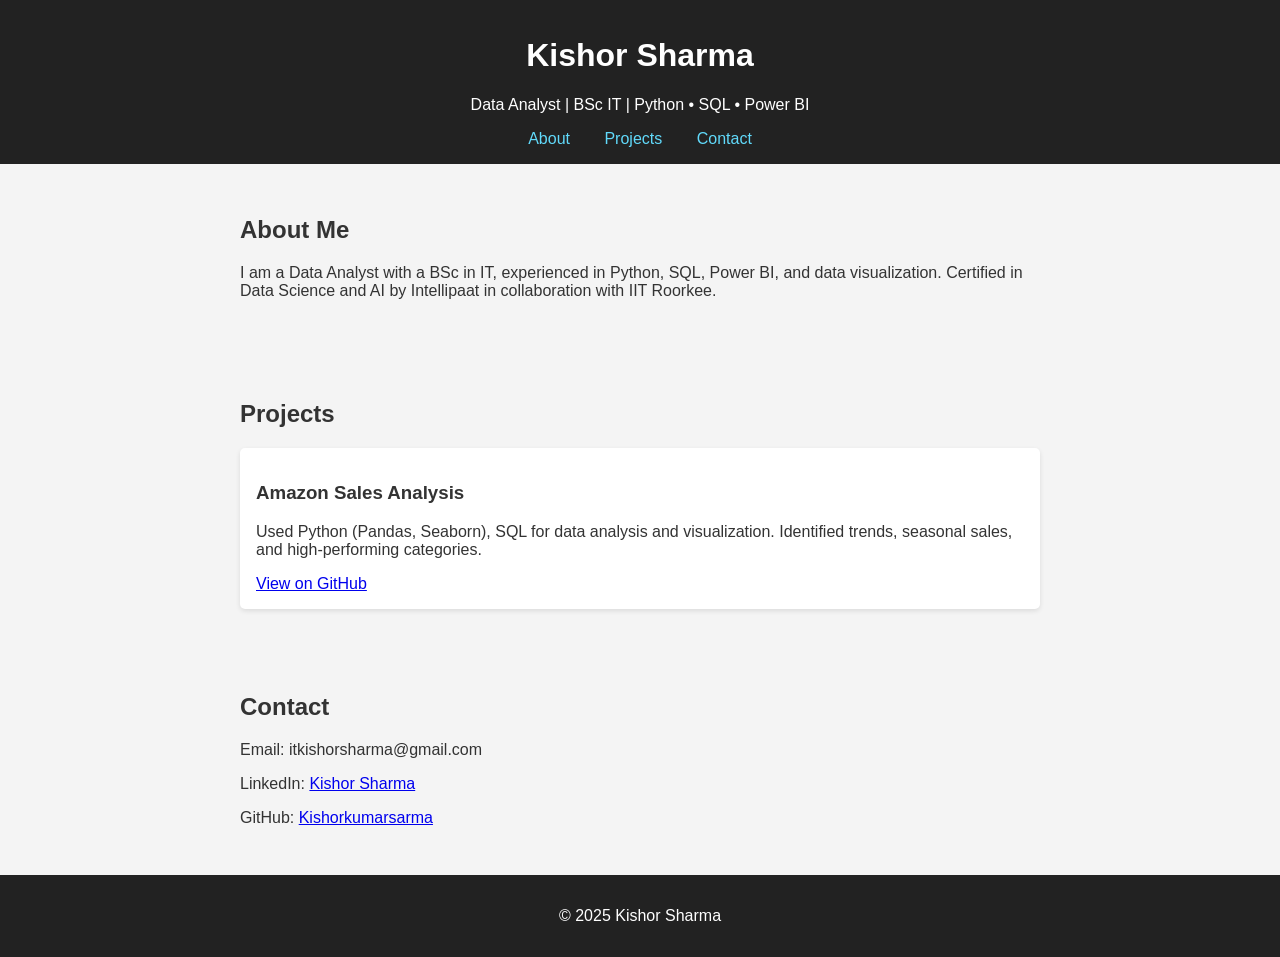
==== index.html @ 260cdbd3 "Add files via upload" ====
<!DOCTYPE html>
<html lang="en">
<head>
  <meta charset="UTF-8" />
  <meta name="viewport" content="width=device-width, initial-scale=1.0"/>
  <title>Kishor Sharma | Portfolio</title>
  <link rel="stylesheet" href="style.css" />
</head>
<body>
  <header>
    <h1>Kishor Sharma</h1>
    <p>Data Analyst | BSc IT | Python • SQL • Power BI</p>
    <nav>
      <a href="#about">About</a>
      <a href="#projects">Projects</a>
      <a href="#contact">Contact</a>
    </nav>
  </header>
  <section id="about">
    <h2>About Me</h2>
    <p>I am a Data Analyst with a BSc in IT, experienced in Python, SQL, Power BI, and data visualization. Certified in Data Science and AI by Intellipaat in collaboration with IIT Roorkee.</p>
  </section>
  <section id="projects">
    <h2>Projects</h2>
    <div class="project">
      <h3>Amazon Sales Analysis</h3>
      <p>Used Python (Pandas, Seaborn), SQL for data analysis and visualization. Identified trends, seasonal sales, and high-performing categories.</p>
      <a href="https://github.com/Kishorkumarsarma/Amazon_Sales_Analysis" target="_blank">View on GitHub</a>
    </div>
  </section>
  <section id="contact">
    <h2>Contact</h2>
    <p>Email: itkishorsharma@gmail.com</p>
    <p>LinkedIn: <a href="https://www.linkedin.com/in/kishor-sharma-881177345" target="_blank">Kishor Sharma</a></p>
    <p>GitHub: <a href="https://github.com/Kishorkumarsarma" target="_blank">Kishorkumarsarma</a></p>
  </section>
  <footer>
    <p>&copy; 2025 Kishor Sharma</p>
  </footer>
</body>
</html>
---- style.css ----
body {
  font-family: Arial, sans-serif;
  margin: 0;
  padding: 0;
  background: #f4f4f4;
  color: #333;
}
header {
  background: #222;
  color: white;
  padding: 1rem;
  text-align: center;
}
nav a {
  margin: 0 15px;
  color: #61dafb;
  text-decoration: none;
}
section {
  padding: 2rem;
  max-width: 800px;
  margin: auto;
}
.project {
  background: white;
  padding: 1rem;
  margin-top: 1rem;
  border-radius: 5px;
  box-shadow: 0 2px 5px rgba(0,0,0,0.1);
}
footer {
  text-align: center;
  padding: 1rem;
  background: #222;
  color: white;
}
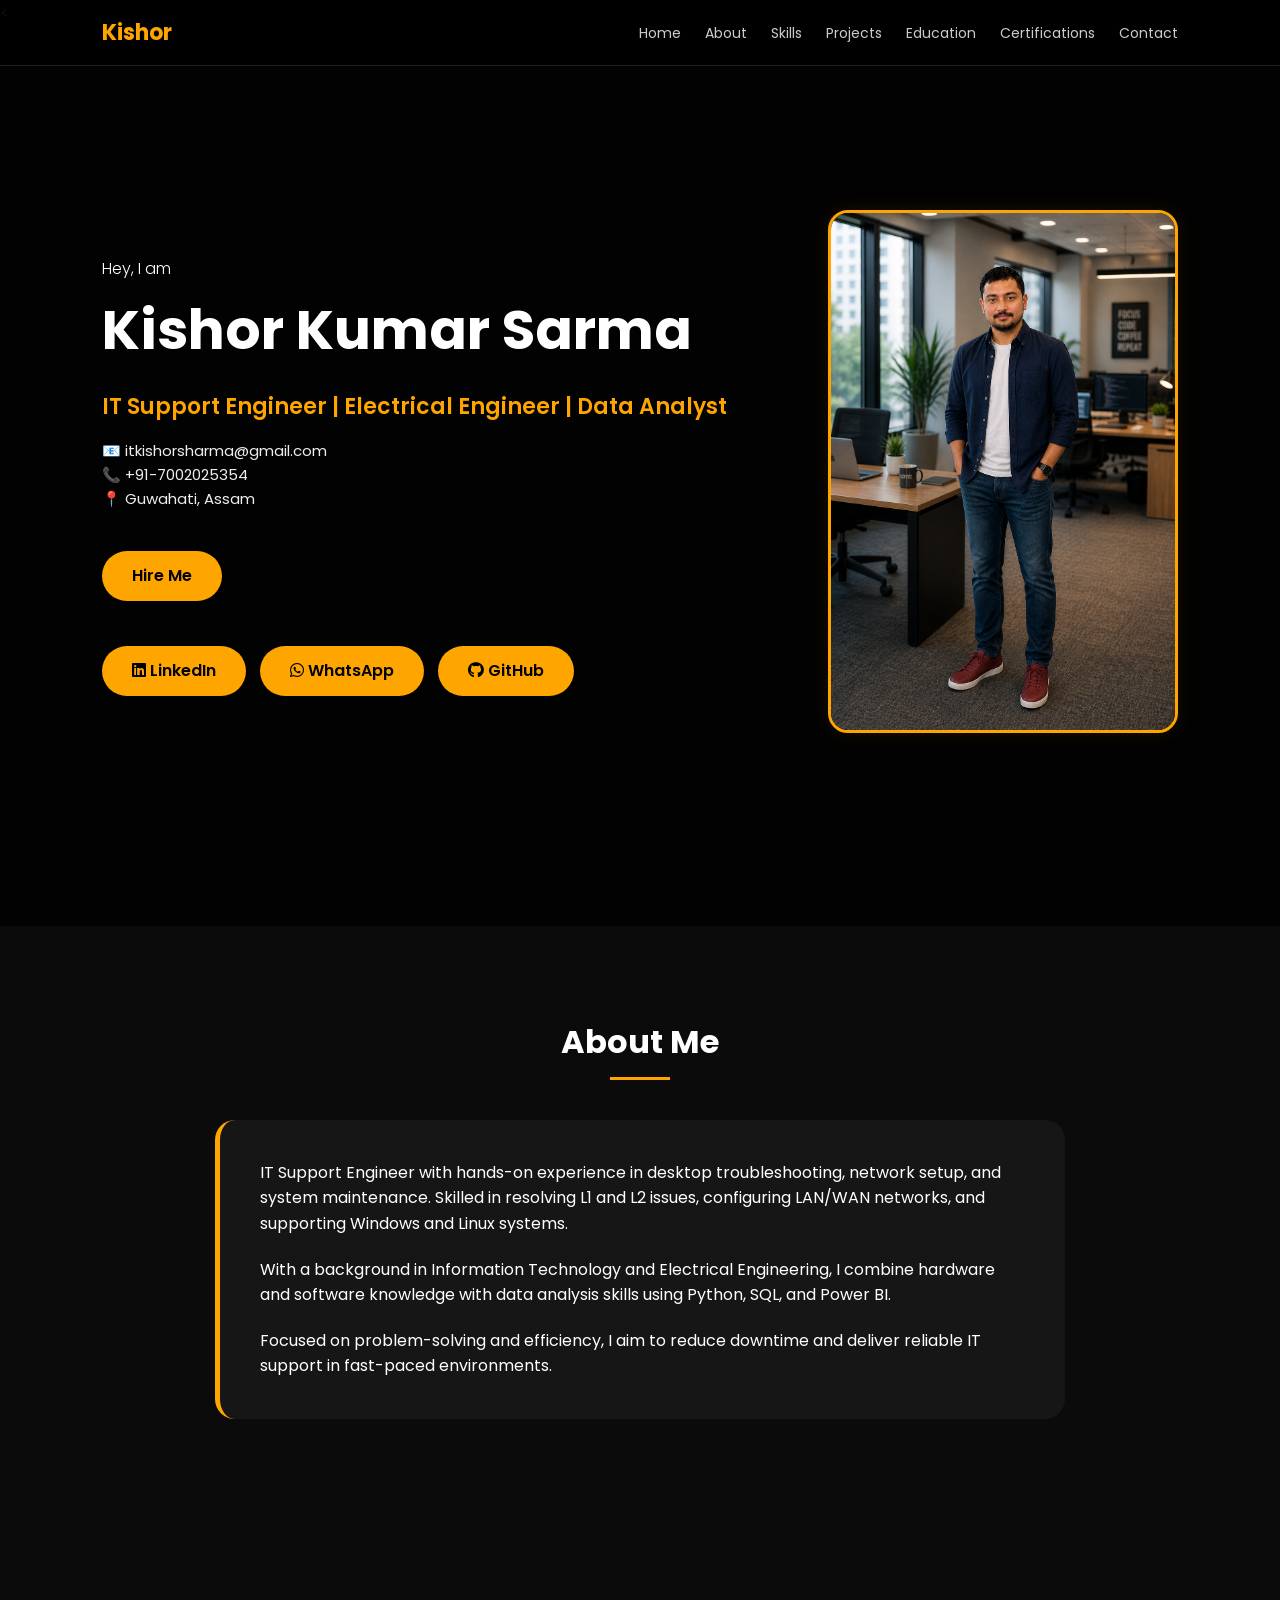
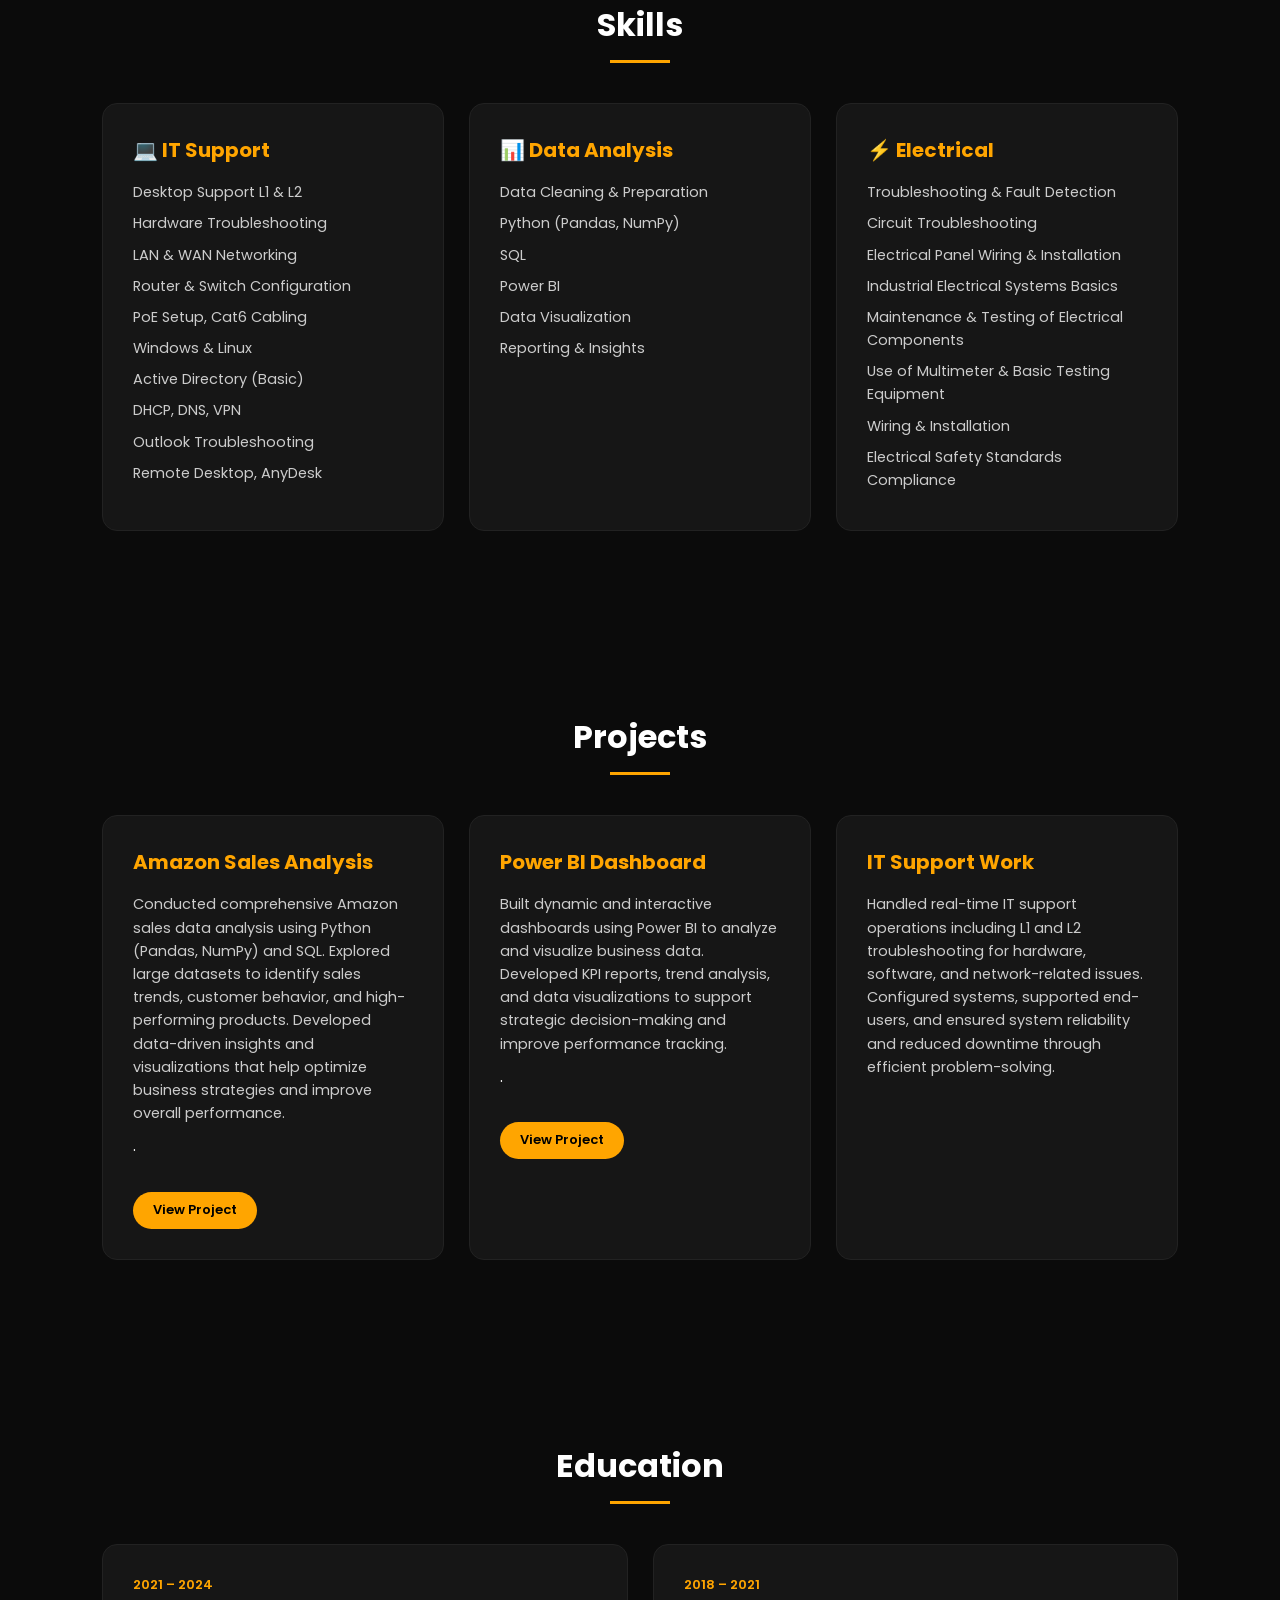
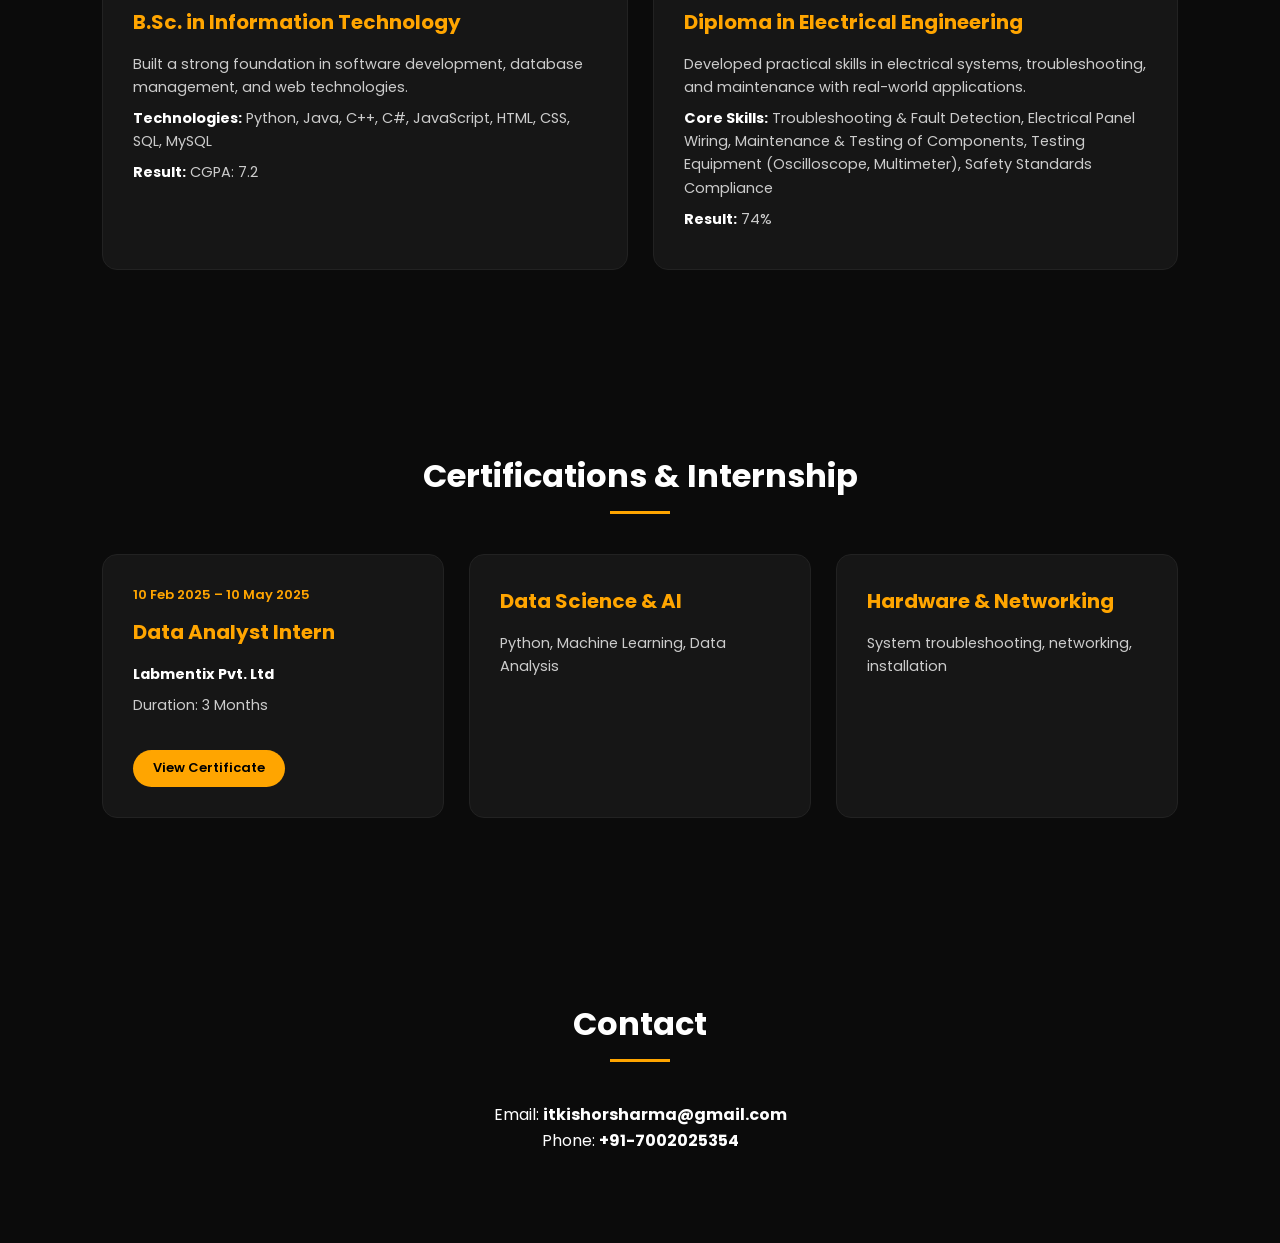
==== commit 3768d164: "Add files via upload" ====
--- a/index.html
+++ b/index.html
@@ -1,41 +1,234 @@
-<!DOCTYPE html>
-<html lang="en">
-<head>
-  <meta charset="UTF-8" />
-  <meta name="viewport" content="width=device-width, initial-scale=1.0"/>
-  <title>Kishor Sharma | Portfolio</title>
-  <link rel="stylesheet" href="style.css" />
-</head>
-<body>
-  <header>
-    <h1>Kishor Sharma</h1>
-    <p>Data Analyst | BSc IT | Python • SQL • Power BI</p>
-    <nav>
-      <a href="#about">About</a>
-      <a href="#projects">Projects</a>
-      <a href="#contact">Contact</a>
-    </nav>
-  </header>
-  <section id="about">
-    <h2>About Me</h2>
-    <p>I am a Data Analyst with a BSc in IT, experienced in Python, SQL, Power BI, and data visualization. Certified in Data Science and AI by Intellipaat in collaboration with IIT Roorkee.</p>
-  </section>
-  <section id="projects">
-    <h2>Projects</h2>
-    <div class="project">
-      <h3>Amazon Sales Analysis</h3>
-      <p>Used Python (Pandas, Seaborn), SQL for data analysis and visualization. Identified trends, seasonal sales, and high-performing categories.</p>
-      <a href="https://github.com/Kishorkumarsarma/Amazon_Sales_Analysis" target="_blank">View on GitHub</a>
-    </div>
-  </section>
-  <section id="contact">
-    <h2>Contact</h2>
-    <p>Email: itkishorsharma@gmail.com</p>
-    <p>LinkedIn: <a href="https://www.linkedin.com/in/kishor-sharma-881177345" target="_blank">Kishor Sharma</a></p>
-    <p>GitHub: <a href="https://github.com/Kishorkumarsarma" target="_blank">Kishorkumarsarma</a></p>
-  </section>
-  <footer>
-    <p>&copy; 2025 Kishor Sharma</p>
-  </footer>
-</body>
-</html>
+<!DOCTYPE html>
+<html lang="en">
+<head>
+    <meta charset="UTF-8">
+    <meta name="viewport" content="width=device-width, initial-scale=1.0">
+    <title>Kishor Kumar Sarma | Portfolio</title>
+    <link href="https://fonts.googleapis.com/css2?family=Poppins:wght@300;400;600;700&display=swap" rel="stylesheet">
+    <link rel="stylesheet" href="https://cdnjs.cloudflare.com/ajax/libs/font-awesome/6.5.0/css/all.min.css">
+
+    <style>
+        :root { --primary: #ffa500; --bg: #0b0b0b; --card: #161616; --text: #ccc; }
+        * { margin: 0; padding: 0; box-sizing: border-box; font-family: 'Poppins', sans-serif; }
+        html { scroll-behavior: smooth; scroll-padding-top: 80px; }
+        body { background: var(--bg); color: white; line-height: 1.6; }
+
+        /* Navigation */
+        .navbar { display: flex; justify-content: space-between; align-items: center; padding: 15px 8%; position: fixed; width: 100%; background: rgba(0,0,0,0.95); z-index: 1000; border-bottom: 1px solid #222; }
+        .logo { font-size: 22px; font-weight: 700; color: var(--primary); }
+        .menu a { margin-left: 20px; color: var(--text); text-decoration: none; font-size: 14px; transition: 0.3s; }
+        .menu a:hover { color: var(--primary); }
+
+        /* Hero Section */
+        .hero { min-height: 100vh; display: flex; align-items: center; justify-content: space-between; padding: 100px 8%; background: linear-gradient(rgba(0,0,0,0.85), rgba(0,0,0,0.85)), url("https://images.unsplash.com/photo-1518770660439-4636190af475?auto=format&fit=crop&q=80"); background-size: cover; }
+        .left h4 { font-weight: 300; color: #fff; }
+        .left h1 { font-size: clamp(35px, 5vw, 55px); margin: 5px 0; color: #fff; }
+        .tagline { color: var(--primary); font-size: clamp(18px, 2vw, 22px); font-weight: 600; margin: 15px 0; }
+        .contact-top { margin: 15px 0; font-size: 15px; color: #eee; }
+        .btn { padding: 12px 30px; background: var(--primary); border-radius: 30px; color: black; text-decoration: none; font-weight: 600; display: inline-block; margin-top: 25px; transition: 0.3s; }
+        .btn:hover { transform: translateY(-3px); box-shadow: 0 5px 15px rgba(255, 165, 0, 0.3); }
+        .right img { width: 350px; border-radius: 20px; border: 3px solid var(--primary); box-shadow: 0 0 20px rgba(255, 165, 0, 0.1); }
+
+        /* Section Styling */
+        .section { padding: 90px 8%; opacity: 0; transform: translateY(30px); transition: 1s ease; }
+        .section.show { opacity: 1; transform: translateY(0); }
+        h2 { text-align: center; font-size: 32px; margin-bottom: 40px; color: #fff; }
+        h2::after { content: ''; display: block; width: 60px; height: 3px; background: var(--primary); margin: 10px auto; }
+
+        /* Cards & Grid */
+        .grid { display: grid; grid-template-columns: repeat(auto-fit, minmax(300px, 1fr)); gap: 25px; }
+        .card { background: var(--card); padding: 30px; border-radius: 15px; border: 1px solid #222; transition: 0.3s; height: 100%; }
+        .card:hover { border-color: var(--primary); transform: translateY(-5px); }
+        .card h3 { color: var(--primary); margin-bottom: 15px; font-size: 20px; }
+        .card p { font-size: 14.5px; color: var(--text); margin-bottom: 8px; }
+        .card strong { color: #fff; }
+        .date-tag { display: block; color: var(--primary); font-weight: 600; margin-bottom: 10px; font-size: 13px; }
+
+        @media (max-width: 900px) {
+            .hero { flex-direction: column; text-align: center; padding-top: 150px; }
+            .menu { display: none; }
+            .right img { width: 280px; margin-top: 40px; }
+        }
+    </style>
+</head>
+<body>
+
+<nav class="navbar">
+    <div class="logo">Kishor</div>
+    <div class="menu">
+        <a href="#home">Home</a>
+        <a href="#about">About</a>
+        <a href="#skills">Skills</a>
+        <a href="#projects">Projects</a>
+        <a href="#education">Education</a>
+        <a href="#certifications">Certifications</a>
+        <a href="#contact">Contact</a>
+    </div>
+</nav>
+
+<<section id="home" class="hero">
+    <div class="left">
+        <h4>Hey, I am</h4>
+        <h1>Kishor Kumar Sarma</h1>
+        <p class="tagline">IT Support Engineer | Electrical Engineer | Data Analyst</p>
+
+        <div class="contact-top">
+            <p>📧 itkishorsharma@gmail.com</p>
+            <p>📞 +91-7002025354</p>
+            <p>📍 Guwahati, Assam</p>
+        </div>
+
+        <!-- Buttons -->
+        <a href="#contact" class="btn">Hire Me</a>
+
+        <!-- Social Links -->
+        <div style="margin-top: 20px;">
+            <a href="https://linkedin.com/in/yourusername" target="_blank" class="btn" style="margin-right:10px;">
+                <i class="fab fa-linkedin"></i> LinkedIn
+            </a>
+
+            <a href="https://wa.me/917002025354" target="_blank" class="btn" style="margin-right:10px;">
+                <i class="fab fa-whatsapp"></i> WhatsApp
+            </a>
+
+            <a href="https://github.com/Kishorkumarsarma" target="_blank" class="btn">
+                <i class="fab fa-github"></i> GitHub
+            </a>
+        </div>
+    </div>
+
+    <div class="right">
+        <img src="profile.png" alt="Kishor Profile">
+    </div>
+</section>
+
+<section id="about" class="section">
+    <h2>About Me</h2>
+    <div style="max-width: 850px; margin: auto; background: var(--card); padding: 40px; border-radius: 20px; border-left: 5px solid var(--primary);">
+        <p style="margin-bottom:20px;">IT Support Engineer with hands-on experience in desktop troubleshooting, network setup, and system maintenance. Skilled in resolving L1 and L2 issues, configuring LAN/WAN networks, and supporting Windows and Linux systems.</p>
+        <p style="margin-bottom:20px;">With a background in Information Technology and Electrical Engineering, I combine hardware and software knowledge with data analysis skills using Python, SQL, and Power BI.</p>
+        <p>Focused on problem-solving and efficiency, I aim to reduce downtime and deliver reliable IT support in fast-paced environments.</p>
+    </div>
+</section>
+
+<section id="skills" class="section">
+    <h2>Skills</h2>
+    <div class="grid">
+        <div class="card">
+            <h3>💻 IT Support</h3>
+            <p>Desktop Support L1 & L2</p>
+            <p>Hardware Troubleshooting</p>
+            <p>LAN & WAN Networking</p>
+            <p>Router & Switch Configuration</p>
+            <p>PoE Setup, Cat6 Cabling</p>
+            <p>Windows & Linux</p>
+            <p>Active Directory (Basic)</p>
+            <p>DHCP, DNS, VPN</p>
+            <p>Outlook Troubleshooting</p>
+            <p>Remote Desktop, AnyDesk</p>
+        </div>
+        <div class="card">
+            <h3>📊 Data Analysis</h3>
+            <p>Data Cleaning & Preparation</p>
+            <p>Python (Pandas, NumPy)</p>
+            <p>SQL</p>
+            <p>Power BI</p>
+            <p>Data Visualization</p>
+            <p>Reporting & Insights</p>
+        </div>
+        <div class="card">
+            <h3>⚡ Electrical</h3>
+            <p>Troubleshooting & Fault Detection</p>
+            <p>Circuit Troubleshooting</p>
+            <p>Electrical Panel Wiring & Installation</p>
+            <p>Industrial Electrical Systems Basics</p>
+            <p>Maintenance & Testing of Electrical Components</p>
+            <p>Use of Multimeter & Basic Testing Equipment</p>
+            <p>Wiring & Installation</p>
+            <p>Electrical Safety Standards Compliance</p>
+        </div>
+    </div>
+</section>
+
+<section id="projects" class="section">
+    <h2>Projects</h2>
+    <div class="grid">
+        <div class="card">
+            <h3>Amazon Sales Analysis</h3>
+            <p><p>
+Conducted comprehensive Amazon sales data analysis using Python (Pandas, NumPy) and SQL. Explored large datasets to identify sales trends, customer behavior, and high-performing products. Developed data-driven insights and visualizations that help optimize business strategies and improve overall performance.
+</p>.</p>
+            <a href="https://github.com/Kishorkumarsarma/Amazon_Sales_Analysis" target="_blank" class="btn" style="padding: 8px 20px; font-size: 13px;">View Project</a>
+        </div>
+        <div class="card">
+            <h3>Power BI Dashboard</h3>
+            <p><p>
+Built dynamic and interactive dashboards using Power BI to analyze and visualize business data. Developed KPI reports, trend analysis, and data visualizations to support strategic decision-making and improve performance tracking.
+</p>.</p>
+            <a href="https://github.com/Kishorkumarsarma" target="_blank" class="btn" style="padding: 8px 20px; font-size: 13px;">View Project</a>
+        </div>
+        <div class="card">
+            <h3>IT Support Work</h3>
+            <p><p>
+Handled real-time IT support operations including L1 and L2 troubleshooting for hardware, software, and network-related issues. Configured systems, supported end-users, and ensured system reliability and reduced downtime through efficient problem-solving.
+</p></p>
+        </div>
+    </div>
+</section>
+
+<section id="education" class="section">
+    <h2>Education</h2>
+    <div class="grid">
+        <div class="card">
+            <span class="date-tag">2021 – 2024</span>
+            <h3>B.Sc. in Information Technology</h3>
+            <p>Built a strong foundation in software development, database management, and web technologies.</p>
+            <p><strong>Technologies:</strong> Python, Java, C++, C#, JavaScript, HTML, CSS, SQL, MySQL</p>
+            <p><strong>Result:</strong> CGPA: 7.2</p>
+        </div>
+        <div class="card">
+            <span class="date-tag">2018 – 2021</span>
+            <h3>Diploma in Electrical Engineering</h3>
+            <p>Developed practical skills in electrical systems, troubleshooting, and maintenance with real-world applications.</p>
+            <p><strong>Core Skills:</strong> Troubleshooting & Fault Detection, Electrical Panel Wiring, Maintenance & Testing of Components, Testing Equipment (Oscilloscope, Multimeter), Safety Standards Compliance</p>
+            <p><strong>Result:</strong> 74%</p>
+        </div>
+    </div>
+</section>
+
+<section id="certifications" class="section">
+    <h2>Certifications & Internship</h2>
+    <div class="grid">
+        <div class="card">
+            <span class="date-tag">10 Feb 2025 – 10 May 2025</span>
+            <h3>Data Analyst Intern</h3>
+            <p><strong>Labmentix Pvt. Ltd</strong></p>
+            <p>Duration: 3 Months</p>
+            <a href="certificate.pdf" target="_blank" class="btn" style="padding: 8px 20px; font-size: 13px;">View Certificate</a>
+        </div>
+        <div class="card">
+            <h3>Data Science & AI</h3>
+            <p>Python, Machine Learning, Data Analysis</p>
+        </div>
+        <div class="card">
+            <h3>Hardware & Networking</h3>
+            <p>System troubleshooting, networking, installation</p>
+        </div>
+    </div>
+</section>
+
+<section id="contact" class="section" style="text-align: center;">
+    <h2>Contact</h2>
+    <p>Email: <strong>itkishorsharma@gmail.com</strong></p>
+    <p>Phone: <strong>+91-7002025354</strong></p>
+</section>
+
+<script>
+    const observer = new IntersectionObserver((entries) => {
+        entries.forEach(entry => { if (entry.isIntersecting) entry.target.classList.add("show"); });
+    }, { threshold: 0.1 });
+    document.querySelectorAll(".section").forEach(s => observer.observe(s));
+</script>
+
+</body>
+</html>
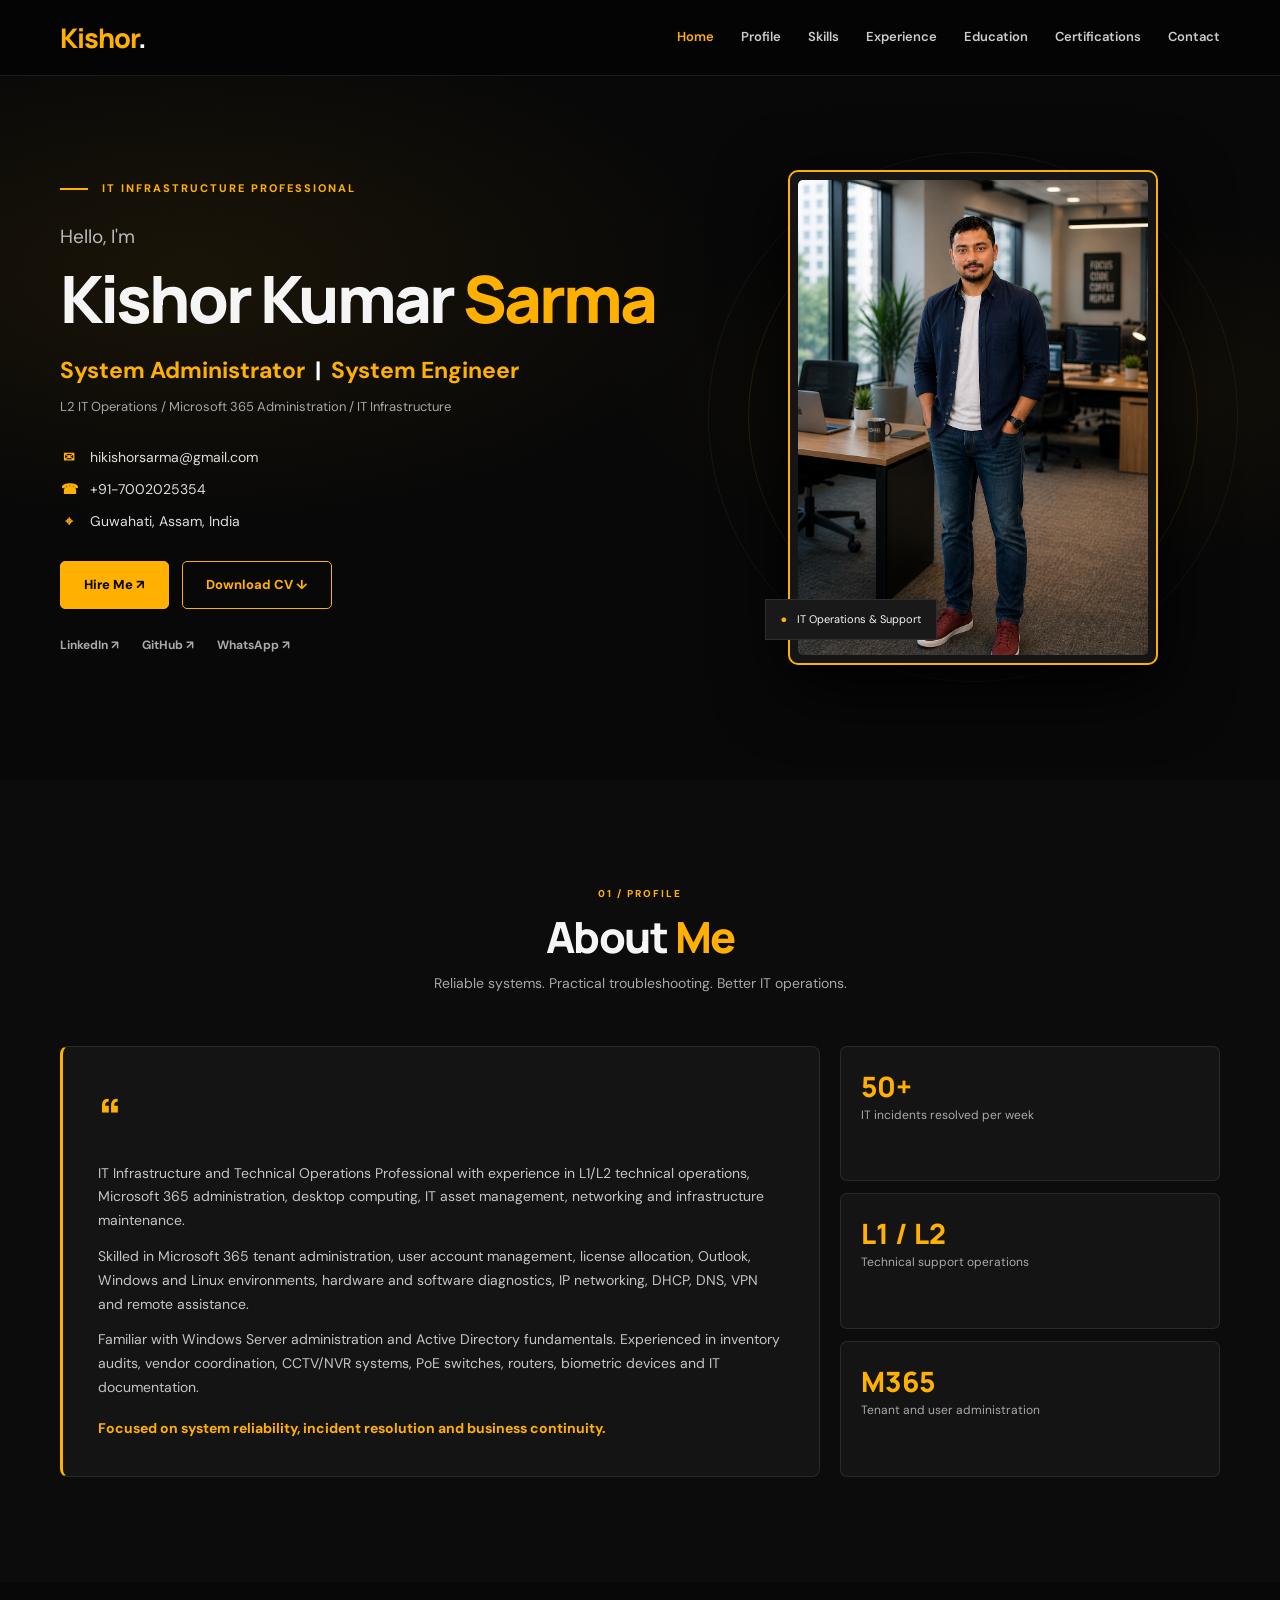
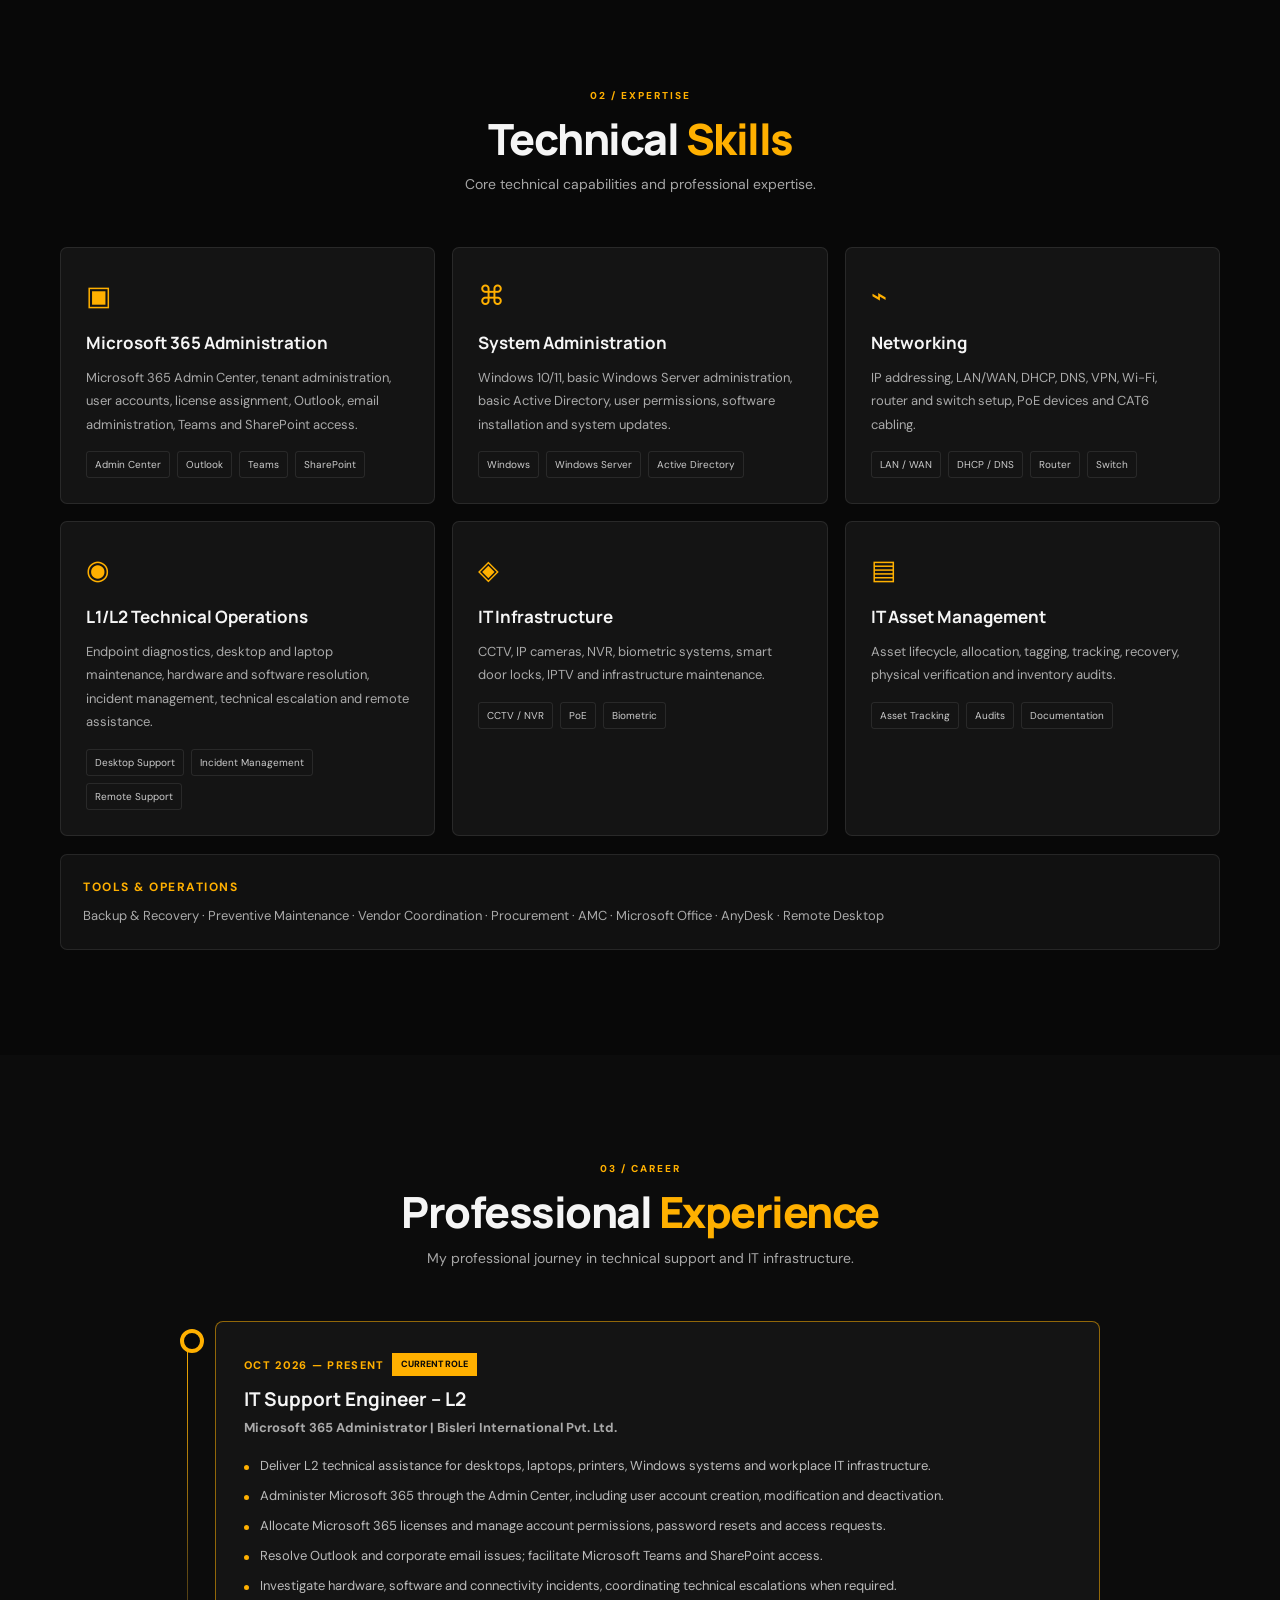
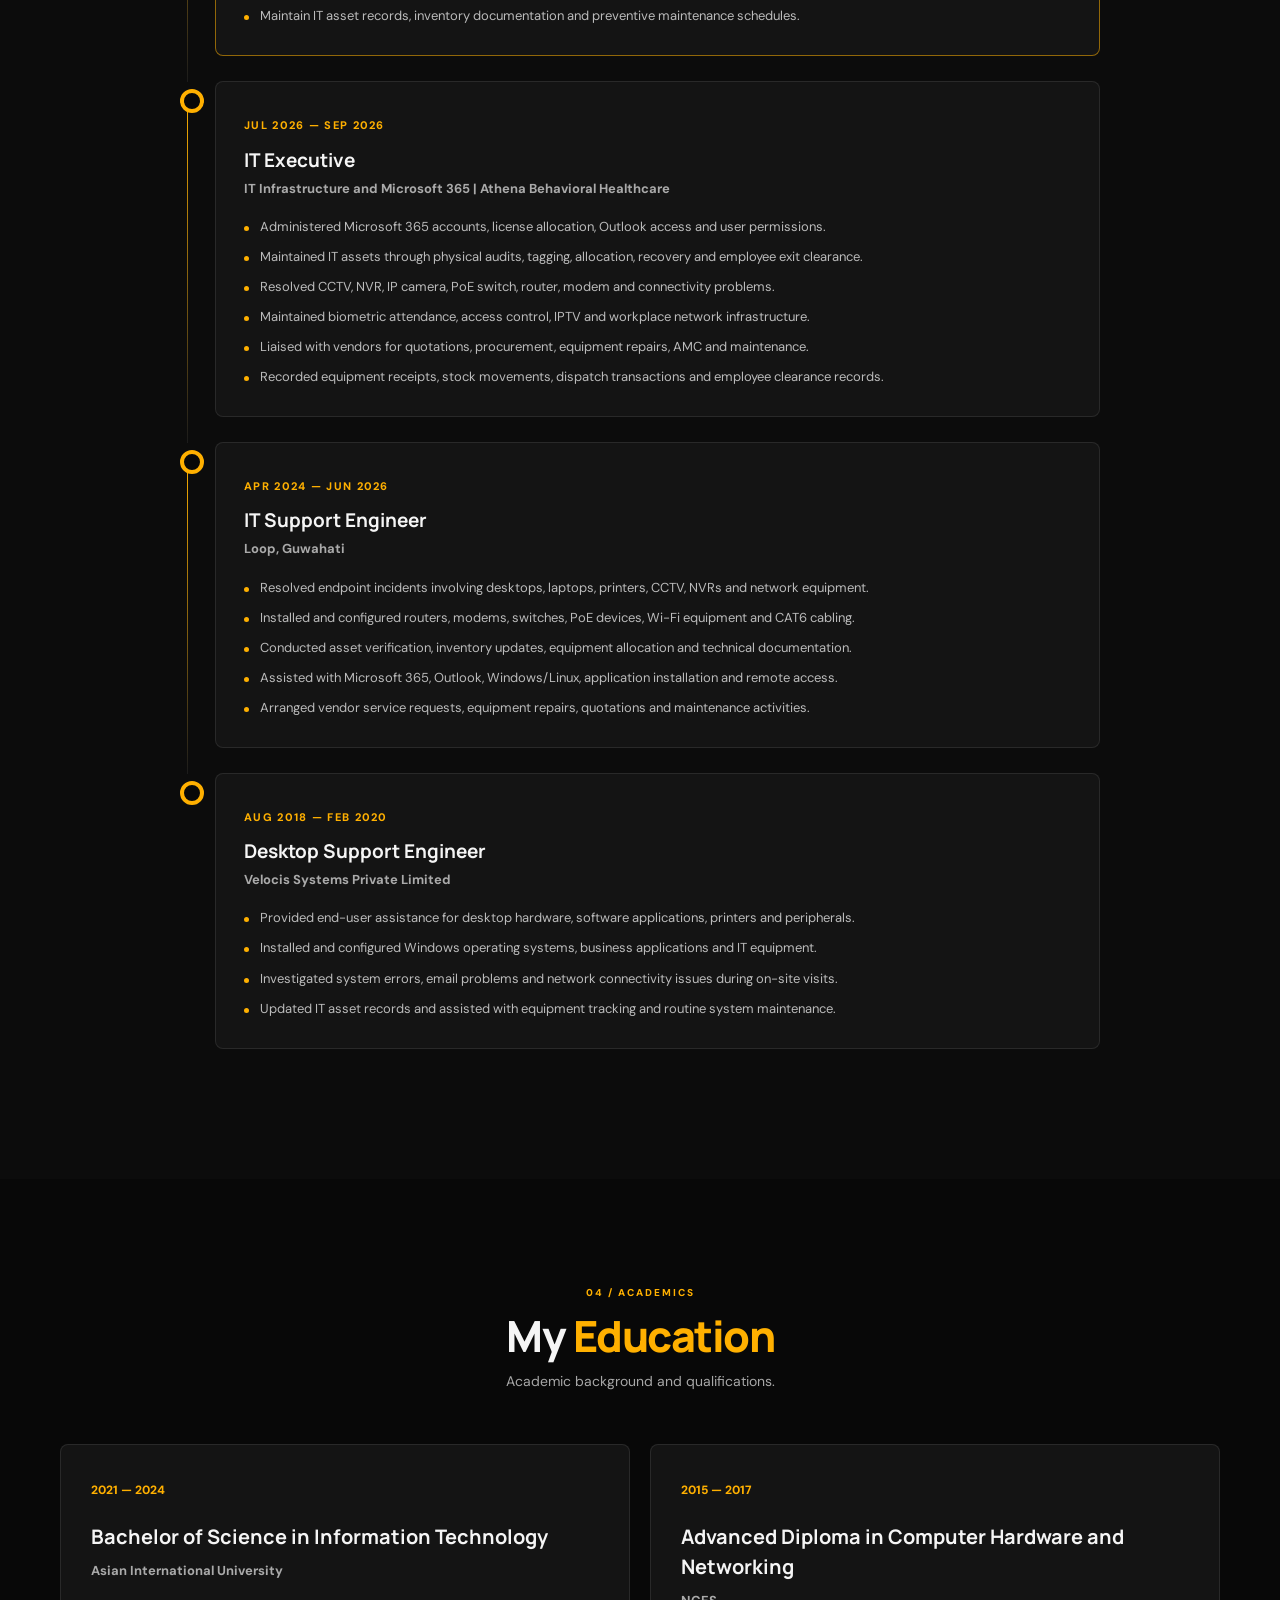
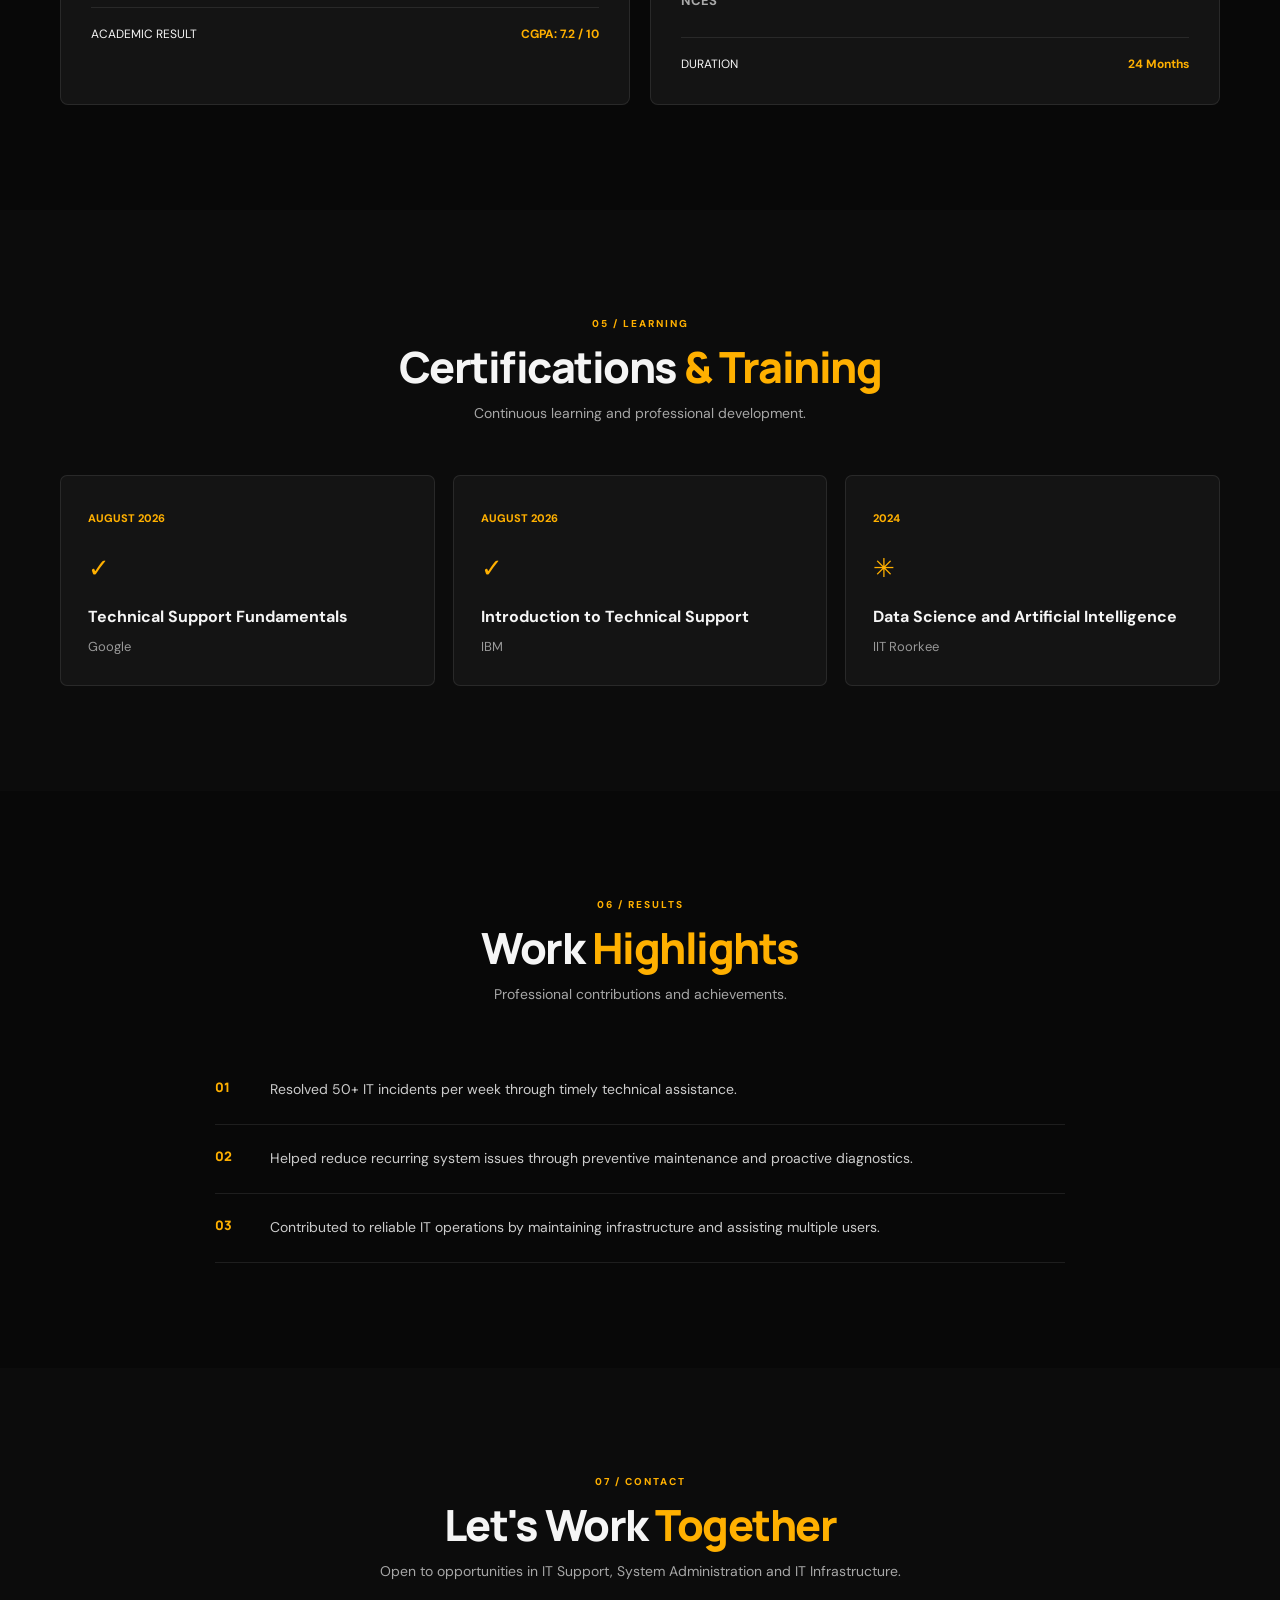
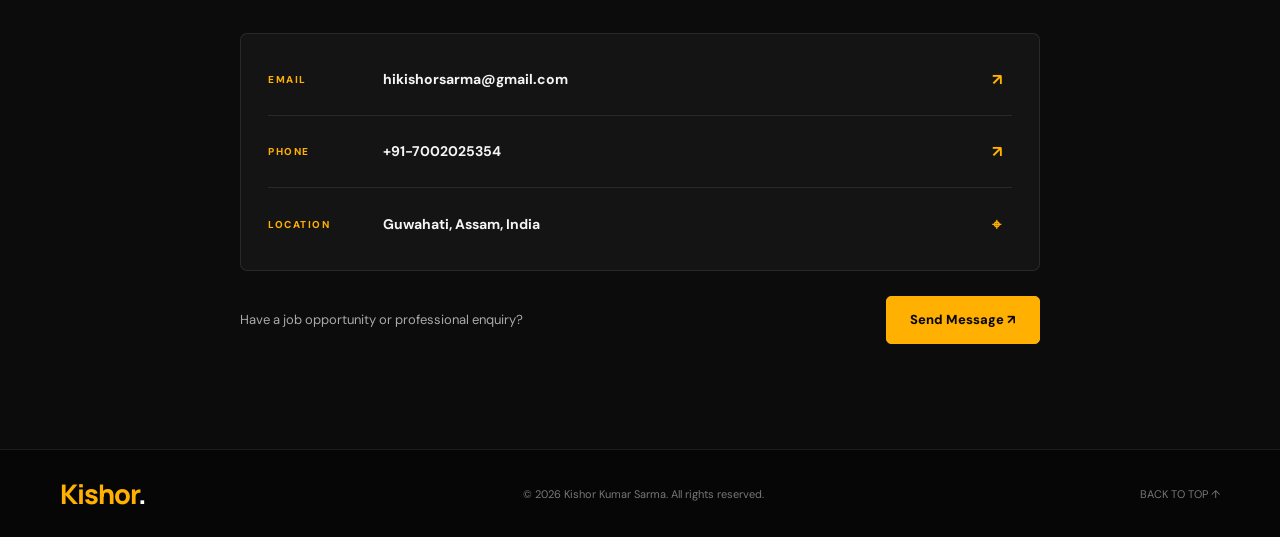
==== commit d2e6032e: "Publish updated CV-based IT infrastructure portfolio" ====
--- a/index.html
+++ b/index.html
@@ -1,234 +1,263 @@
-<!DOCTYPE html>
-<html lang="en">
-<head>
-    <meta charset="UTF-8">
-    <meta name="viewport" content="width=device-width, initial-scale=1.0">
-    <title>Kishor Kumar Sarma | Portfolio</title>
-    <link href="https://fonts.googleapis.com/css2?family=Poppins:wght@300;400;600;700&display=swap" rel="stylesheet">
-    <link rel="stylesheet" href="https://cdnjs.cloudflare.com/ajax/libs/font-awesome/6.5.0/css/all.min.css">
-
-    <style>
-        :root { --primary: #ffa500; --bg: #0b0b0b; --card: #161616; --text: #ccc; }
-        * { margin: 0; padding: 0; box-sizing: border-box; font-family: 'Poppins', sans-serif; }
-        html { scroll-behavior: smooth; scroll-padding-top: 80px; }
-        body { background: var(--bg); color: white; line-height: 1.6; }
-
-        /* Navigation */
-        .navbar { display: flex; justify-content: space-between; align-items: center; padding: 15px 8%; position: fixed; width: 100%; background: rgba(0,0,0,0.95); z-index: 1000; border-bottom: 1px solid #222; }
-        .logo { font-size: 22px; font-weight: 700; color: var(--primary); }
-        .menu a { margin-left: 20px; color: var(--text); text-decoration: none; font-size: 14px; transition: 0.3s; }
-        .menu a:hover { color: var(--primary); }
-
-        /* Hero Section */
-        .hero { min-height: 100vh; display: flex; align-items: center; justify-content: space-between; padding: 100px 8%; background: linear-gradient(rgba(0,0,0,0.85), rgba(0,0,0,0.85)), url("https://images.unsplash.com/photo-1518770660439-4636190af475?auto=format&fit=crop&q=80"); background-size: cover; }
-        .left h4 { font-weight: 300; color: #fff; }
-        .left h1 { font-size: clamp(35px, 5vw, 55px); margin: 5px 0; color: #fff; }
-        .tagline { color: var(--primary); font-size: clamp(18px, 2vw, 22px); font-weight: 600; margin: 15px 0; }
-        .contact-top { margin: 15px 0; font-size: 15px; color: #eee; }
-        .btn { padding: 12px 30px; background: var(--primary); border-radius: 30px; color: black; text-decoration: none; font-weight: 600; display: inline-block; margin-top: 25px; transition: 0.3s; }
-        .btn:hover { transform: translateY(-3px); box-shadow: 0 5px 15px rgba(255, 165, 0, 0.3); }
-        .right img { width: 350px; border-radius: 20px; border: 3px solid var(--primary); box-shadow: 0 0 20px rgba(255, 165, 0, 0.1); }
-
-        /* Section Styling */
-        .section { padding: 90px 8%; opacity: 0; transform: translateY(30px); transition: 1s ease; }
-        .section.show { opacity: 1; transform: translateY(0); }
-        h2 { text-align: center; font-size: 32px; margin-bottom: 40px; color: #fff; }
-        h2::after { content: ''; display: block; width: 60px; height: 3px; background: var(--primary); margin: 10px auto; }
-
-        /* Cards & Grid */
-        .grid { display: grid; grid-template-columns: repeat(auto-fit, minmax(300px, 1fr)); gap: 25px; }
-        .card { background: var(--card); padding: 30px; border-radius: 15px; border: 1px solid #222; transition: 0.3s; height: 100%; }
-        .card:hover { border-color: var(--primary); transform: translateY(-5px); }
-        .card h3 { color: var(--primary); margin-bottom: 15px; font-size: 20px; }
-        .card p { font-size: 14.5px; color: var(--text); margin-bottom: 8px; }
-        .card strong { color: #fff; }
-        .date-tag { display: block; color: var(--primary); font-weight: 600; margin-bottom: 10px; font-size: 13px; }
-
-        @media (max-width: 900px) {
-            .hero { flex-direction: column; text-align: center; padding-top: 150px; }
-            .menu { display: none; }
-            .right img { width: 280px; margin-top: 40px; }
-        }
-    </style>
-</head>
-<body>
-
-<nav class="navbar">
-    <div class="logo">Kishor</div>
-    <div class="menu">
-        <a href="#home">Home</a>
-        <a href="#about">About</a>
-        <a href="#skills">Skills</a>
-        <a href="#projects">Projects</a>
-        <a href="#education">Education</a>
-        <a href="#certifications">Certifications</a>
-        <a href="#contact">Contact</a>
-    </div>
-</nav>
-
-<<section id="home" class="hero">
-    <div class="left">
-        <h4>Hey, I am</h4>
-        <h1>Kishor Kumar Sarma</h1>
-        <p class="tagline">IT Support Engineer | Electrical Engineer | Data Analyst</p>
-
-        <div class="contact-top">
-            <p>📧 itkishorsharma@gmail.com</p>
-            <p>📞 +91-7002025354</p>
-            <p>📍 Guwahati, Assam</p>
-        </div>
-
-        <!-- Buttons -->
-        <a href="#contact" class="btn">Hire Me</a>
-
-        <!-- Social Links -->
-        <div style="margin-top: 20px;">
-            <a href="https://linkedin.com/in/yourusername" target="_blank" class="btn" style="margin-right:10px;">
-                <i class="fab fa-linkedin"></i> LinkedIn
-            </a>
-
-            <a href="https://wa.me/917002025354" target="_blank" class="btn" style="margin-right:10px;">
-                <i class="fab fa-whatsapp"></i> WhatsApp
-            </a>
-
-            <a href="https://github.com/Kishorkumarsarma" target="_blank" class="btn">
-                <i class="fab fa-github"></i> GitHub
-            </a>
-        </div>
-    </div>
-
-    <div class="right">
-        <img src="profile.png" alt="Kishor Profile">
-    </div>
-</section>
-
-<section id="about" class="section">
-    <h2>About Me</h2>
-    <div style="max-width: 850px; margin: auto; background: var(--card); padding: 40px; border-radius: 20px; border-left: 5px solid var(--primary);">
-        <p style="margin-bottom:20px;">IT Support Engineer with hands-on experience in desktop troubleshooting, network setup, and system maintenance. Skilled in resolving L1 and L2 issues, configuring LAN/WAN networks, and supporting Windows and Linux systems.</p>
-        <p style="margin-bottom:20px;">With a background in Information Technology and Electrical Engineering, I combine hardware and software knowledge with data analysis skills using Python, SQL, and Power BI.</p>
-        <p>Focused on problem-solving and efficiency, I aim to reduce downtime and deliver reliable IT support in fast-paced environments.</p>
-    </div>
-</section>
-
-<section id="skills" class="section">
-    <h2>Skills</h2>
-    <div class="grid">
-        <div class="card">
-            <h3>💻 IT Support</h3>
-            <p>Desktop Support L1 & L2</p>
-            <p>Hardware Troubleshooting</p>
-            <p>LAN & WAN Networking</p>
-            <p>Router & Switch Configuration</p>
-            <p>PoE Setup, Cat6 Cabling</p>
-            <p>Windows & Linux</p>
-            <p>Active Directory (Basic)</p>
-            <p>DHCP, DNS, VPN</p>
-            <p>Outlook Troubleshooting</p>
-            <p>Remote Desktop, AnyDesk</p>
-        </div>
-        <div class="card">
-            <h3>📊 Data Analysis</h3>
-            <p>Data Cleaning & Preparation</p>
-            <p>Python (Pandas, NumPy)</p>
-            <p>SQL</p>
-            <p>Power BI</p>
-            <p>Data Visualization</p>
-            <p>Reporting & Insights</p>
-        </div>
-        <div class="card">
-            <h3>⚡ Electrical</h3>
-            <p>Troubleshooting & Fault Detection</p>
-            <p>Circuit Troubleshooting</p>
-            <p>Electrical Panel Wiring & Installation</p>
-            <p>Industrial Electrical Systems Basics</p>
-            <p>Maintenance & Testing of Electrical Components</p>
-            <p>Use of Multimeter & Basic Testing Equipment</p>
-            <p>Wiring & Installation</p>
-            <p>Electrical Safety Standards Compliance</p>
-        </div>
-    </div>
-</section>
-
-<section id="projects" class="section">
-    <h2>Projects</h2>
-    <div class="grid">
-        <div class="card">
-            <h3>Amazon Sales Analysis</h3>
-            <p><p>
-Conducted comprehensive Amazon sales data analysis using Python (Pandas, NumPy) and SQL. Explored large datasets to identify sales trends, customer behavior, and high-performing products. Developed data-driven insights and visualizations that help optimize business strategies and improve overall performance.
-</p>.</p>
-            <a href="https://github.com/Kishorkumarsarma/Amazon_Sales_Analysis" target="_blank" class="btn" style="padding: 8px 20px; font-size: 13px;">View Project</a>
-        </div>
-        <div class="card">
-            <h3>Power BI Dashboard</h3>
-            <p><p>
-Built dynamic and interactive dashboards using Power BI to analyze and visualize business data. Developed KPI reports, trend analysis, and data visualizations to support strategic decision-making and improve performance tracking.
-</p>.</p>
-            <a href="https://github.com/Kishorkumarsarma" target="_blank" class="btn" style="padding: 8px 20px; font-size: 13px;">View Project</a>
-        </div>
-        <div class="card">
-            <h3>IT Support Work</h3>
-            <p><p>
-Handled real-time IT support operations including L1 and L2 troubleshooting for hardware, software, and network-related issues. Configured systems, supported end-users, and ensured system reliability and reduced downtime through efficient problem-solving.
-</p></p>
-        </div>
-    </div>
-</section>
-
-<section id="education" class="section">
-    <h2>Education</h2>
-    <div class="grid">
-        <div class="card">
-            <span class="date-tag">2021 – 2024</span>
-            <h3>B.Sc. in Information Technology</h3>
-            <p>Built a strong foundation in software development, database management, and web technologies.</p>
-            <p><strong>Technologies:</strong> Python, Java, C++, C#, JavaScript, HTML, CSS, SQL, MySQL</p>
-            <p><strong>Result:</strong> CGPA: 7.2</p>
-        </div>
-        <div class="card">
-            <span class="date-tag">2018 – 2021</span>
-            <h3>Diploma in Electrical Engineering</h3>
-            <p>Developed practical skills in electrical systems, troubleshooting, and maintenance with real-world applications.</p>
-            <p><strong>Core Skills:</strong> Troubleshooting & Fault Detection, Electrical Panel Wiring, Maintenance & Testing of Components, Testing Equipment (Oscilloscope, Multimeter), Safety Standards Compliance</p>
-            <p><strong>Result:</strong> 74%</p>
-        </div>
-    </div>
-</section>
-
-<section id="certifications" class="section">
-    <h2>Certifications & Internship</h2>
-    <div class="grid">
-        <div class="card">
-            <span class="date-tag">10 Feb 2025 – 10 May 2025</span>
-            <h3>Data Analyst Intern</h3>
-            <p><strong>Labmentix Pvt. Ltd</strong></p>
-            <p>Duration: 3 Months</p>
-            <a href="certificate.pdf" target="_blank" class="btn" style="padding: 8px 20px; font-size: 13px;">View Certificate</a>
-        </div>
-        <div class="card">
-            <h3>Data Science & AI</h3>
-            <p>Python, Machine Learning, Data Analysis</p>
-        </div>
-        <div class="card">
-            <h3>Hardware & Networking</h3>
-            <p>System troubleshooting, networking, installation</p>
-        </div>
-    </div>
-</section>
-
-<section id="contact" class="section" style="text-align: center;">
-    <h2>Contact</h2>
-    <p>Email: <strong>itkishorsharma@gmail.com</strong></p>
-    <p>Phone: <strong>+91-7002025354</strong></p>
-</section>
-
-<script>
-    const observer = new IntersectionObserver((entries) => {
-        entries.forEach(entry => { if (entry.isIntersecting) entry.target.classList.add("show"); });
-    }, { threshold: 0.1 });
-    document.querySelectorAll(".section").forEach(s => observer.observe(s));
-</script>
-
-</body>
+<!DOCTYPE html>
+<html lang="en">
+<head>
+<meta charset="UTF-8">
+<meta name="viewport" content="width=device-width, initial-scale=1.0">
+<meta name="description" content="Kishor Kumar Sarma — IT Infrastructure Professional, System Administrator and System Engineer.">
+<meta name="theme-color" content="#080808">
+<title>Kishor Kumar Sarma | IT Infrastructure Portfolio</title>
+<link rel="preconnect" href="https://fonts.googleapis.com">
+<link rel="preconnect" href="https://fonts.gstatic.com" crossorigin>
+<link href="https://fonts.googleapis.com/css2?family=DM+Sans:wght@400;500;600;700&family=Manrope:wght@400;500;600;700;800&display=swap" rel="stylesheet">
+<style>
+:root{--bg:#080808;--panel:#141414;--gold:#ffb000;--white:#f5f5f5;--muted:#a7a7a7;--border:rgba(255,255,255,.09);--font:'DM Sans',sans-serif;--heading:'Manrope',sans-serif}
+*{margin:0;padding:0;box-sizing:border-box}
+html{scroll-behavior:smooth;scroll-padding-top:85px}
+body{background:var(--bg);color:var(--white);font-family:var(--font);line-height:1.7;overflow-x:hidden}
+a{color:inherit;text-decoration:none}
+.container{width:min(1160px,calc(100% - 50px));margin:auto}
+header{position:fixed;top:0;width:100%;z-index:100;background:rgba(5,5,5,.94);border-bottom:1px solid var(--border);backdrop-filter:blur(15px)}
+.navbar{height:75px;display:flex;justify-content:space-between;align-items:center}
+.logo{font:800 27px var(--heading);color:var(--gold);letter-spacing:-1px}.logo span{color:white}
+.nav-links{display:flex;gap:27px;align-items:center}
+.nav-links a{font-size:13px;color:#ccc;font-weight:600;transition:.3s}
+.nav-links a:hover,.nav-links a.active{color:var(--gold)}
+.menu-btn{display:none;border:0;background:transparent;color:var(--gold);font-size:28px;cursor:pointer}
+.hero{min-height:780px;padding:145px 0 90px;display:flex;align-items:center;position:relative;background:radial-gradient(ellipse at 15% 35%,#ffb00013,transparent 35%),radial-gradient(ellipse at 85% 50%,#ffb0000c,transparent 32%),#080808}
+.hero:before{content:"";position:absolute;inset:0;pointer-events:none;opacity:.16;background-image:linear-gradient(#ffffff0a 1px,transparent 1px),linear-gradient(90deg,#ffffff0a 1px,transparent 1px);background-size:55px 55px;mask-image:linear-gradient(black,transparent)}
+.hero-grid{position:relative;display:grid;grid-template-columns:1.1fr .9fr;align-items:center;gap:60px}
+.eyebrow{color:var(--gold);font-size:11px;letter-spacing:2px;font-weight:800;margin-bottom:23px}
+.eyebrow span{display:inline-block;width:28px;height:2px;background:var(--gold);vertical-align:middle;margin-right:9px}
+.hello{color:#bbb;font-size:19px}
+.hero h1{font:800 clamp(42px,5.1vw,67px)/1.15 var(--heading);letter-spacing:-3px;margin:8px 0 17px}
+.hero h1 em,.section-heading h2 em{font-style:normal;color:var(--gold)}
+.hero h2{color:var(--gold);font-size:clamp(17px,2vw,23px);line-height:1.5}
+.hero h2 span{color:white;padding:0 5px}
+.hero-subtitle{font-size:13px;color:var(--muted);margin-top:8px}
+.hero-details{display:grid;gap:8px;margin:28px 0}
+.hero-details a,.hero-details p{font-size:14px;color:#ddd;display:flex;gap:12px;align-items:center}
+.hero-details b{color:var(--gold);width:18px;text-align:center}
+.buttons{display:flex;flex-wrap:wrap;gap:13px}
+.btn{min-height:48px;padding:0 23px;display:inline-flex;align-items:center;justify-content:center;gap:12px;border:1px solid var(--gold);border-radius:5px;font-size:13px;font-weight:800;transition:.3s}
+.btn-gold{background:var(--gold);color:#080808}.btn-outline{color:var(--gold);background:transparent}
+.btn:hover{transform:translateY(-4px);box-shadow:0 10px 30px #ffb00022}
+.social-links{display:flex;gap:23px;flex-wrap:wrap;margin-top:26px}
+.social-links a{font-size:12px;font-weight:700;color:#aaa;transition:.3s}.social-links a:hover{color:var(--gold)}
+.hero-photo{justify-self:center;width:min(370px,100%);position:relative}
+.photo-frame{position:relative;z-index:2;height:495px;padding:8px;border:2px solid var(--gold);background:#151515;border-radius:10px;box-shadow:0 20px 70px #000}
+.photo-frame img{width:100%;height:100%;display:block;object-fit:cover;object-position:center 35%;border-radius:5px}
+.photo-label{position:absolute;bottom:23px;left:-25px;background:#191919;border:1px solid var(--border);padding:10px 15px;font-size:11px}
+.photo-label span{color:var(--gold);margin-right:7px}
+.photo-ring{position:absolute;width:450px;height:450px;top:22px;left:-40px;border:1px solid #ffb00022;border-radius:50%}
+.photo-ring.second{width:530px;height:530px;top:-18px;left:-80px;border-color:#ffffff0e}
+section.content-section{padding:105px 0}
+.dark-section,.contact{background:#0c0c0c}
+.section-heading{text-align:center;margin-bottom:50px}
+.section-heading .number{color:var(--gold);font-size:10px;font-weight:800;letter-spacing:2px}
+.section-heading h2{font:800 clamp(32px,4vw,43px)/1.25 var(--heading);letter-spacing:-1.5px;margin:8px 0}
+.section-heading>p:last-child{color:var(--muted);font-size:14px}
+.about-grid{display:grid;grid-template-columns:1.6fr .8fr;gap:20px}
+.about-card{background:var(--panel);border:1px solid var(--border);border-left:3px solid var(--gold);padding:35px;border-radius:8px}
+.about-card .quote{color:var(--gold);font:800 50px var(--heading)}
+.about-card p{font-size:14px;color:#c5c5c5;margin:12px 0}
+.about-card strong{display:block;font-size:14px;color:var(--gold);margin-top:17px}
+.stats{display:grid;gap:12px}.stat-box{background:var(--panel);border:1px solid var(--border);border-radius:7px;padding:20px}
+.stat-box h3{font:800 28px var(--heading);color:var(--gold)}.stat-box p{font-size:12px;color:#aaa}
+.skills-grid{display:grid;grid-template-columns:repeat(3,1fr);gap:17px}
+.skill-card{background:var(--panel);border:1px solid var(--border);border-radius:7px;padding:25px;min-height:250px;transition:.3s}
+.skill-card:hover{transform:translateY(-6px);border-color:var(--gold);background:#191919}
+.skill-icon{color:var(--gold);font-size:27px;margin-bottom:12px}
+.skill-card h3{font:700 17px var(--heading);margin-bottom:12px}
+.skill-card p{color:#aaa;font-size:13px;line-height:1.8}
+.tags{display:flex;flex-wrap:wrap;gap:7px;margin-top:15px}
+.tags span{font-size:10px;padding:4px 8px;border:1px solid var(--border);border-radius:3px;color:#ccc}
+.tools-box{margin-top:18px;background:#111;border:1px solid var(--border);padding:22px;border-radius:7px}
+.tools-box h3{color:var(--gold);font-size:12px;letter-spacing:1.5px;margin-bottom:8px}.tools-box p{font-size:13px;color:#aaa}
+.timeline{max-width:920px;margin:auto;position:relative}
+.job{position:relative;padding:0 0 25px 35px}
+.job:before{content:"";position:absolute;left:7px;top:12px;bottom:-1px;width:1px;background:linear-gradient(var(--gold),#ffffff10)}
+.job:last-child:before{display:none}
+.job:after{content:"";position:absolute;left:0;top:8px;width:16px;height:16px;background:var(--bg);border:4px solid var(--gold);border-radius:50%}
+.job-card{background:var(--panel);padding:28px;border:1px solid var(--border);border-radius:8px}
+.job-card.current{border-color:#ffb00088}
+.job-date{color:var(--gold);font-size:11px;font-weight:800;letter-spacing:1.3px}
+.job-card h3{font:700 19px var(--heading);margin-top:9px}
+.job-card h4{color:#aaa;font-size:13px;margin:5px 0 16px}
+.current-badge{display:inline-block;font-size:9px;color:#090909;background:var(--gold);font-weight:800;padding:4px 9px;margin-left:8px;vertical-align:middle}
+.job-card ul{list-style:none;display:grid;gap:8px}
+.job-card li{position:relative;padding-left:16px;font-size:13px;color:#bbb}
+.job-card li:before{content:"";position:absolute;top:10px;left:0;width:5px;height:5px;border-radius:50%;background:var(--gold)}
+.education-grid{display:grid;grid-template-columns:repeat(2,1fr);gap:20px}
+.education-card{background:var(--panel);border:1px solid var(--border);padding:30px;border-radius:8px;transition:.3s}
+.education-card:hover{border-color:var(--gold);transform:translateY(-5px)}
+.education-card .year{color:var(--gold);font-size:12px;font-weight:800}
+.education-card h3{font:700 20px/1.5 var(--heading);margin:20px 0 8px}
+.education-card h4{color:#aaa;font-size:13px}
+.education-card .result{display:flex;justify-content:space-between;margin-top:24px;border-top:1px solid var(--border);padding-top:16px;font-size:12px}
+.education-card .result b{color:var(--gold)}
+.cert-grid{display:grid;grid-template-columns:repeat(3,1fr);gap:18px}
+.cert-card{background:var(--panel);padding:27px;min-height:195px;border:1px solid var(--border);border-radius:7px;transition:.3s}
+.cert-card:hover{border-color:var(--gold);transform:translateY(-5px)}
+.cert-card .date{color:var(--gold);font-size:11px;font-weight:800}
+.cert-card .icon{display:block;color:var(--gold);font-size:26px;margin:15px 0}
+.cert-card h3{font-size:16px;line-height:1.5}.cert-card p{color:#999;font-size:13px;margin-top:7px}
+.achievement-grid{max-width:850px;margin:auto}
+.achievement{display:grid;grid-template-columns:40px 1fr;gap:15px;align-items:start;border-bottom:1px solid var(--border);padding:22px 0}
+.achievement span{color:var(--gold);font:800 13px var(--heading)}.achievement p{font-size:14px;color:#ccc}
+.contact-wrap{max-width:800px;margin:auto}
+.contact-panel{background:var(--panel);border:1px solid var(--border);padding:10px 27px;border-radius:7px}
+.contact-item{display:grid;grid-template-columns:100px 1fr 20px;align-items:center;gap:15px;min-height:72px;border-bottom:1px solid var(--border)}
+.contact-item:last-child{border-bottom:0}
+.contact-item span{color:var(--gold);font-size:10px;letter-spacing:1.5px;font-weight:800}
+.contact-item b{font-size:14px;overflow-wrap:anywhere}.contact-item strong{color:var(--gold)}
+.contact-bottom{margin-top:25px;display:flex;justify-content:space-between;gap:20px;align-items:center}
+.contact-bottom p{color:#aaa;font-size:13px}
+footer{padding:25px 0;background:#060606;border-top:1px solid var(--border)}
+.footer-inner{display:flex;justify-content:space-between;align-items:center;gap:15px;flex-wrap:wrap}
+.footer-inner p,.footer-inner a:last-child{color:#777;font-size:11px}
+@media(max-width:1000px){.nav-links{gap:14px}.nav-links a{font-size:11px}.hero-grid{gap:30px}.skills-grid{grid-template-columns:repeat(2,1fr)}.photo-frame{height:445px}}
+@media(max-width:760px){
+.container{width:calc(100% - 38px)}.navbar{height:68px}.menu-btn{display:block}
+.nav-links{position:absolute;top:68px;left:0;width:100%;background:#090909;display:none;flex-direction:column;align-items:stretch;gap:0;padding:10px 22px 20px;border-bottom:1px solid var(--border)}
+.nav-links.open{display:flex}.nav-links a{padding:12px 0;border-bottom:1px solid #ffffff10;font-size:14px}
+.hero{padding:115px 0 70px;min-height:auto}.hero-grid{grid-template-columns:1fr;text-align:center}
+.eyebrow{text-align:center}.hero h1{font-size:clamp(39px,10vw,55px);letter-spacing:-2px}.hero h2{font-size:18px}
+.hero-subtitle{font-size:11px}.hero-details{justify-items:center}.hero-details a,.hero-details p{font-size:13px}
+.buttons,.social-links{justify-content:center}.hero-photo{width:min(310px,90%);margin:20px auto 0}
+.photo-frame{height:410px}.photo-ring{width:380px;height:380px;left:-35px;top:20px}.photo-ring.second{width:440px;height:440px;left:-65px;top:-10px}
+section.content-section{padding:78px 0}.section-heading{margin-bottom:35px}.section-heading h2{font-size:34px}
+.about-grid,.education-grid{grid-template-columns:1fr}.about-card{padding:25px}.about-card p{font-size:13px}
+.skills-grid,.cert-grid{grid-template-columns:1fr}.skill-card{min-height:auto}
+.job{padding-left:28px}.job-card{padding:21px 18px}.job-card h3{font-size:17px}.job-card li{font-size:12px}
+.contact-panel{padding:8px 14px}.contact-item{grid-template-columns:65px 1fr 15px;gap:8px}.contact-item b{font-size:12px}
+.contact-bottom{flex-direction:column;align-items:flex-start}.footer-inner{flex-direction:column;text-align:center}
+}
+@media(prefers-reduced-motion:reduce){*,*:before,*:after{animation:none!important;scroll-behavior:auto!important;transition:none!important}}
+</style>
+</head>
+<body>
+<header>
+<div class="container navbar">
+<a href="#home" class="logo">Kishor<span>.</span></a>
+<button class="menu-btn" id="menuBtn" aria-label="Toggle navigation" aria-expanded="false">☰</button>
+<nav class="nav-links" id="navLinks">
+<a href="#home">Home</a><a href="#about">Profile</a><a href="#skills">Skills</a><a href="#experience">Experience</a><a href="#education">Education</a><a href="#certifications">Certifications</a><a href="#contact">Contact</a>
+</nav>
+</div>
+</header>
+<main>
+<section class="hero" id="home"><div class="container hero-grid">
+<div class="hero-text">
+<p class="eyebrow"><span></span> IT INFRASTRUCTURE PROFESSIONAL</p>
+<p class="hello">Hello, I'm</p>
+<h1>Kishor Kumar <em>Sarma</em></h1>
+<h2>System Administrator <span>|</span> System Engineer</h2>
+<p class="hero-subtitle">L2 IT Operations / Microsoft 365 Administration / IT Infrastructure</p>
+<div class="hero-details">
+<a href="mailto:hikishorsarma@gmail.com"><b>✉</b> hikishorsarma@gmail.com</a>
+<a href="tel:+917002025354"><b>☎</b> +91-7002025354</a>
+<p><b>⌖</b> Guwahati, Assam, India</p>
+</div>
+<div class="buttons"><a href="#contact" class="btn btn-gold">Hire Me ↗</a><a href="Kishor_Kumar_Sarma_CV.pdf" target="_blank" rel="noopener" class="btn btn-outline">Download CV ↓</a></div>
+<div class="social-links">
+<a href="https://www.linkedin.com/in/kishor-kumar-sarma-927788288" target="_blank" rel="noopener">LinkedIn ↗</a>
+<a href="https://github.com/Kishorkumarsarma" target="_blank" rel="noopener">GitHub ↗</a>
+<a href="https://wa.me/917002025354" target="_blank" rel="noopener">WhatsApp ↗</a>
+</div>
+</div>
+<div class="hero-photo"><div class="photo-ring"></div><div class="photo-ring second"></div>
+<div class="photo-frame"><img src="profile.png" alt="Kishor Kumar Sarma"><div class="photo-label"><span>●</span> IT Operations & Support</div></div>
+</div>
+</div></section>
+<section class="content-section dark-section" id="about"><div class="container">
+<div class="section-heading"><p class="number">01 / PROFILE</p><h2>About <em>Me</em></h2><p>Reliable systems. Practical troubleshooting. Better IT operations.</p></div>
+<div class="about-grid"><article class="about-card"><div class="quote">“</div>
+<p>IT Infrastructure and Technical Operations Professional with experience in L1/L2 technical operations, Microsoft 365 administration, desktop computing, IT asset management, networking and infrastructure maintenance.</p>
+<p>Skilled in Microsoft 365 tenant administration, user account management, license allocation, Outlook, Windows and Linux environments, hardware and software diagnostics, IP networking, DHCP, DNS, VPN and remote assistance.</p>
+<p>Familiar with Windows Server administration and Active Directory fundamentals. Experienced in inventory audits, vendor coordination, CCTV/NVR systems, PoE switches, routers, biometric devices and IT documentation.</p>
+<strong>Focused on system reliability, incident resolution and business continuity.</strong>
+</article>
+<div class="stats"><div class="stat-box"><h3>50+</h3><p>IT incidents resolved per week</p></div><div class="stat-box"><h3>L1 / L2</h3><p>Technical support operations</p></div><div class="stat-box"><h3>M365</h3><p>Tenant and user administration</p></div></div>
+</div></div></section>
+<section class="content-section" id="skills"><div class="container">
+<div class="section-heading"><p class="number">02 / EXPERTISE</p><h2>Technical <em>Skills</em></h2><p>Core technical capabilities and professional expertise.</p></div>
+<div class="skills-grid">
+<article class="skill-card"><div class="skill-icon">▣</div><h3>Microsoft 365 Administration</h3><p>Microsoft 365 Admin Center, tenant administration, user accounts, license assignment, Outlook, email administration, Teams and SharePoint access.</p><div class="tags"><span>Admin Center</span><span>Outlook</span><span>Teams</span><span>SharePoint</span></div></article>
+<article class="skill-card"><div class="skill-icon">⌘</div><h3>System Administration</h3><p>Windows 10/11, basic Windows Server administration, basic Active Directory, user permissions, software installation and system updates.</p><div class="tags"><span>Windows</span><span>Windows Server</span><span>Active Directory</span></div></article>
+<article class="skill-card"><div class="skill-icon">⌁</div><h3>Networking</h3><p>IP addressing, LAN/WAN, DHCP, DNS, VPN, Wi-Fi, router and switch setup, PoE devices and CAT6 cabling.</p><div class="tags"><span>LAN / WAN</span><span>DHCP / DNS</span><span>Router</span><span>Switch</span></div></article>
+<article class="skill-card"><div class="skill-icon">◉</div><h3>L1/L2 Technical Operations</h3><p>Endpoint diagnostics, desktop and laptop maintenance, hardware and software resolution, incident management, technical escalation and remote assistance.</p><div class="tags"><span>Desktop Support</span><span>Incident Management</span><span>Remote Support</span></div></article>
+<article class="skill-card"><div class="skill-icon">◈</div><h3>IT Infrastructure</h3><p>CCTV, IP cameras, NVR, biometric systems, smart door locks, IPTV and infrastructure maintenance.</p><div class="tags"><span>CCTV / NVR</span><span>PoE</span><span>Biometric</span></div></article>
+<article class="skill-card"><div class="skill-icon">▤</div><h3>IT Asset Management</h3><p>Asset lifecycle, allocation, tagging, tracking, recovery, physical verification and inventory audits.</p><div class="tags"><span>Asset Tracking</span><span>Audits</span><span>Documentation</span></div></article>
+</div>
+<div class="tools-box"><h3>TOOLS & OPERATIONS</h3><p>Backup & Recovery · Preventive Maintenance · Vendor Coordination · Procurement · AMC · Microsoft Office · AnyDesk · Remote Desktop</p></div>
+</div></section>
+<section class="content-section dark-section" id="experience"><div class="container">
+<div class="section-heading"><p class="number">03 / CAREER</p><h2>Professional <em>Experience</em></h2><p>My professional journey in technical support and IT infrastructure.</p></div>
+<div class="timeline">
+<article class="job"><div class="job-card current"><span class="job-date">OCT 2026 — PRESENT</span><span class="current-badge">CURRENT ROLE</span><h3>IT Support Engineer – L2</h3><h4>Microsoft 365 Administrator | Bisleri International Pvt. Ltd.</h4><ul>
+<li>Deliver L2 technical assistance for desktops, laptops, printers, Windows systems and workplace IT infrastructure.</li>
+<li>Administer Microsoft 365 through the Admin Center, including user account creation, modification and deactivation.</li>
+<li>Allocate Microsoft 365 licenses and manage account permissions, password resets and access requests.</li>
+<li>Resolve Outlook and corporate email issues; facilitate Microsoft Teams and SharePoint access.</li>
+<li>Investigate hardware, software and connectivity incidents, coordinating technical escalations when required.</li>
+<li>Maintain IT asset records, inventory documentation and preventive maintenance schedules.</li></ul></div></article>
+<article class="job"><div class="job-card"><span class="job-date">JUL 2026 — SEP 2026</span><h3>IT Executive</h3><h4>IT Infrastructure and Microsoft 365 | Athena Behavioral Healthcare</h4><ul>
+<li>Administered Microsoft 365 accounts, license allocation, Outlook access and user permissions.</li>
+<li>Maintained IT assets through physical audits, tagging, allocation, recovery and employee exit clearance.</li>
+<li>Resolved CCTV, NVR, IP camera, PoE switch, router, modem and connectivity problems.</li>
+<li>Maintained biometric attendance, access control, IPTV and workplace network infrastructure.</li>
+<li>Liaised with vendors for quotations, procurement, equipment repairs, AMC and maintenance.</li>
+<li>Recorded equipment receipts, stock movements, dispatch transactions and employee clearance records.</li></ul></div></article>
+<article class="job"><div class="job-card"><span class="job-date">APR 2024 — JUN 2026</span><h3>IT Support Engineer</h3><h4>Loop, Guwahati</h4><ul>
+<li>Resolved endpoint incidents involving desktops, laptops, printers, CCTV, NVRs and network equipment.</li>
+<li>Installed and configured routers, modems, switches, PoE devices, Wi-Fi equipment and CAT6 cabling.</li>
+<li>Conducted asset verification, inventory updates, equipment allocation and technical documentation.</li>
+<li>Assisted with Microsoft 365, Outlook, Windows/Linux, application installation and remote access.</li>
+<li>Arranged vendor service requests, equipment repairs, quotations and maintenance activities.</li></ul></div></article>
+<article class="job"><div class="job-card"><span class="job-date">AUG 2018 — FEB 2020</span><h3>Desktop Support Engineer</h3><h4>Velocis Systems Private Limited</h4><ul>
+<li>Provided end-user assistance for desktop hardware, software applications, printers and peripherals.</li>
+<li>Installed and configured Windows operating systems, business applications and IT equipment.</li>
+<li>Investigated system errors, email problems and network connectivity issues during on-site visits.</li>
+<li>Updated IT asset records and assisted with equipment tracking and routine system maintenance.</li></ul></div></article>
+</div></div></section>
+<section class="content-section" id="education"><div class="container">
+<div class="section-heading"><p class="number">04 / ACADEMICS</p><h2>My <em>Education</em></h2><p>Academic background and qualifications.</p></div>
+<div class="education-grid">
+<article class="education-card"><span class="year">2021 — 2024</span><h3>Bachelor of Science in Information Technology</h3><h4>Asian International University</h4><div class="result"><span>ACADEMIC RESULT</span><b>CGPA: 7.2 / 10</b></div></article>
+<article class="education-card"><span class="year">2015 — 2017</span><h3>Advanced Diploma in Computer Hardware and Networking</h3><h4>NCES</h4><div class="result"><span>DURATION</span><b>24 Months</b></div></article>
+</div></div></section>
+<section class="content-section dark-section" id="certifications"><div class="container">
+<div class="section-heading"><p class="number">05 / LEARNING</p><h2>Certifications <em>& Training</em></h2><p>Continuous learning and professional development.</p></div>
+<div class="cert-grid">
+<article class="cert-card"><span class="date">AUGUST 2026</span><span class="icon">✓</span><h3>Technical Support Fundamentals</h3><p>Google</p></article>
+<article class="cert-card"><span class="date">AUGUST 2026</span><span class="icon">✓</span><h3>Introduction to Technical Support</h3><p>IBM</p></article>
+<article class="cert-card"><span class="date">2024</span><span class="icon">✳</span><h3>Data Science and Artificial Intelligence</h3><p>IIT Roorkee</p></article>
+</div></div></section>
+<section class="content-section" id="achievements"><div class="container">
+<div class="section-heading"><p class="number">06 / RESULTS</p><h2>Work <em>Highlights</em></h2><p>Professional contributions and achievements.</p></div>
+<div class="achievement-grid">
+<div class="achievement"><span>01</span><p>Resolved 50+ IT incidents per week through timely technical assistance.</p></div>
+<div class="achievement"><span>02</span><p>Helped reduce recurring system issues through preventive maintenance and proactive diagnostics.</p></div>
+<div class="achievement"><span>03</span><p>Contributed to reliable IT operations by maintaining infrastructure and assisting multiple users.</p></div>
+</div></div></section>
+<section class="content-section contact" id="contact"><div class="container contact-wrap">
+<div class="section-heading"><p class="number">07 / CONTACT</p><h2>Let's Work <em>Together</em></h2><p>Open to opportunities in IT Support, System Administration and IT Infrastructure.</p></div>
+<div class="contact-panel">
+<a class="contact-item" href="mailto:hikishorsarma@gmail.com"><span>EMAIL</span><b>hikishorsarma@gmail.com</b><strong>↗</strong></a>
+<a class="contact-item" href="tel:+917002025354"><span>PHONE</span><b>+91-7002025354</b><strong>↗</strong></a>
+<div class="contact-item"><span>LOCATION</span><b>Guwahati, Assam, India</b><strong>⌖</strong></div>
+</div>
+<div class="contact-bottom"><p>Have a job opportunity or professional enquiry?</p><a class="btn btn-gold" href="mailto:hikishorsarma@gmail.com?subject=Professional%20Opportunity">Send Message ↗</a></div>
+</div></section>
+</main>
+<footer><div class="container footer-inner"><a href="#home" class="logo">Kishor<span>.</span></a><p>© <span id="year"></span> Kishor Kumar Sarma. All rights reserved.</p><a href="#home">BACK TO TOP ↑</a></div></footer>
+<script>
+const menuBtn=document.getElementById("menuBtn");
+const navLinks=document.getElementById("navLinks");
+menuBtn.addEventListener("click",()=>{const open=navLinks.classList.toggle("open");menuBtn.textContent=open?"✕":"☰";menuBtn.setAttribute("aria-expanded",String(open));});
+document.querySelectorAll(".nav-links a").forEach(link=>link.addEventListener("click",()=>{navLinks.classList.remove("open");menuBtn.textContent="☰";menuBtn.setAttribute("aria-expanded","false");}));
+document.getElementById("year").textContent=new Date().getFullYear();
+if("IntersectionObserver" in window){const observer=new IntersectionObserver(entries=>entries.forEach(entry=>{if(entry.isIntersecting){document.querySelectorAll(".nav-links a").forEach(link=>link.classList.toggle("active",link.getAttribute("href")==="#"+entry.target.id));}}),{rootMargin:"-30% 0px -60% 0px"});document.querySelectorAll("main section[id]").forEach(section=>observer.observe(section));}
+</script>
+</body>
 </html>
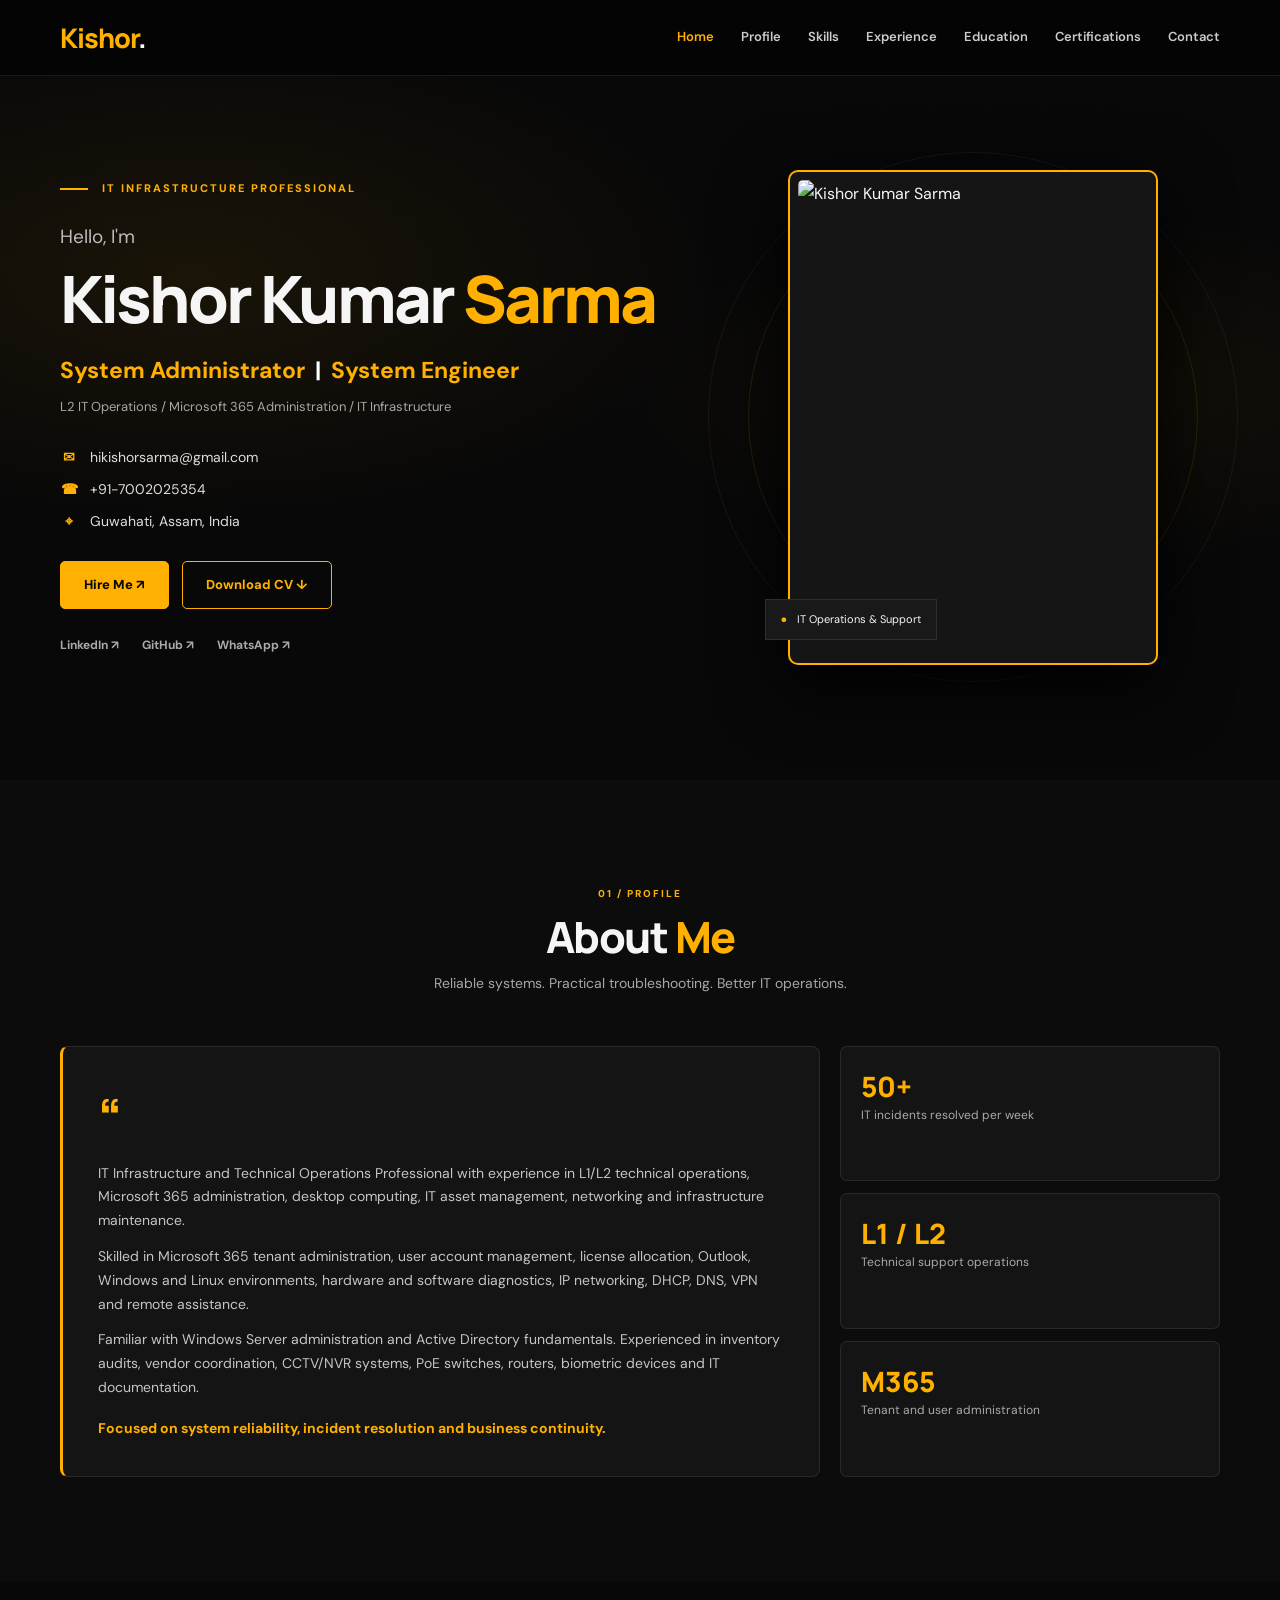
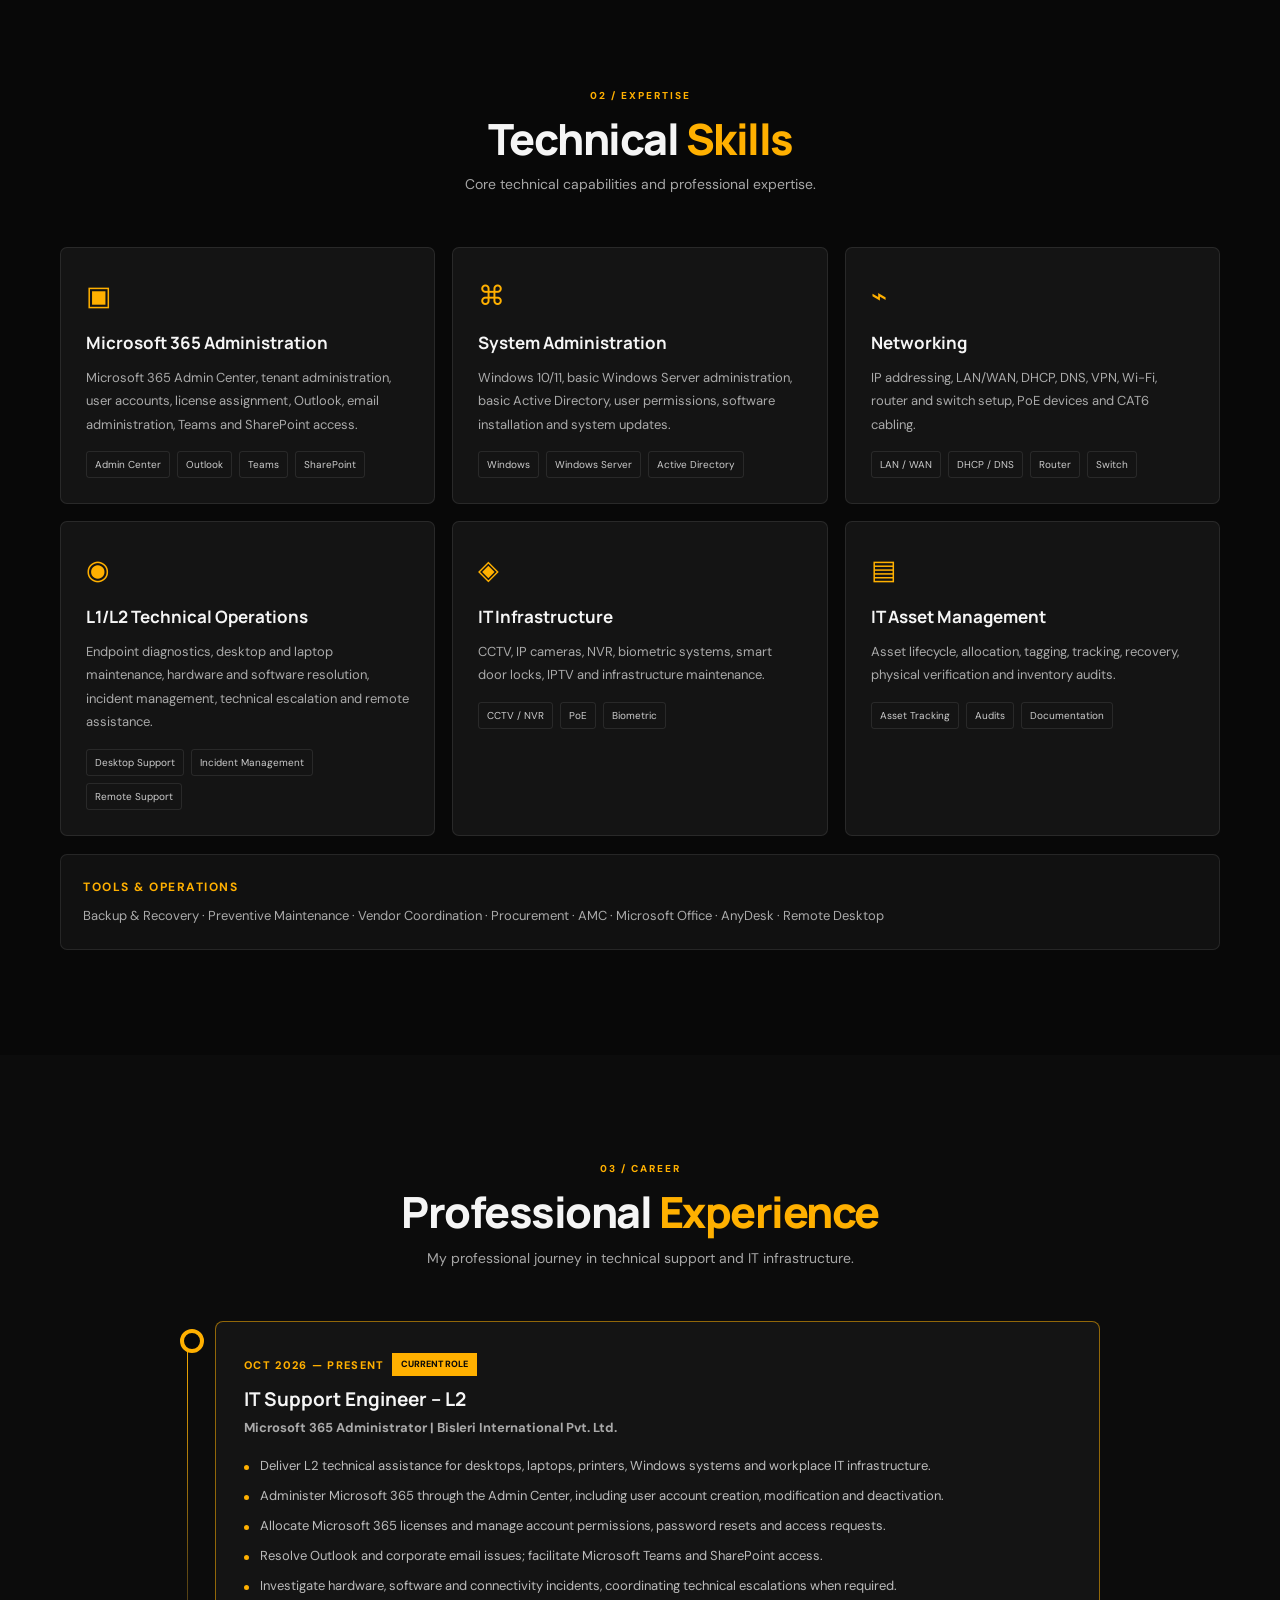
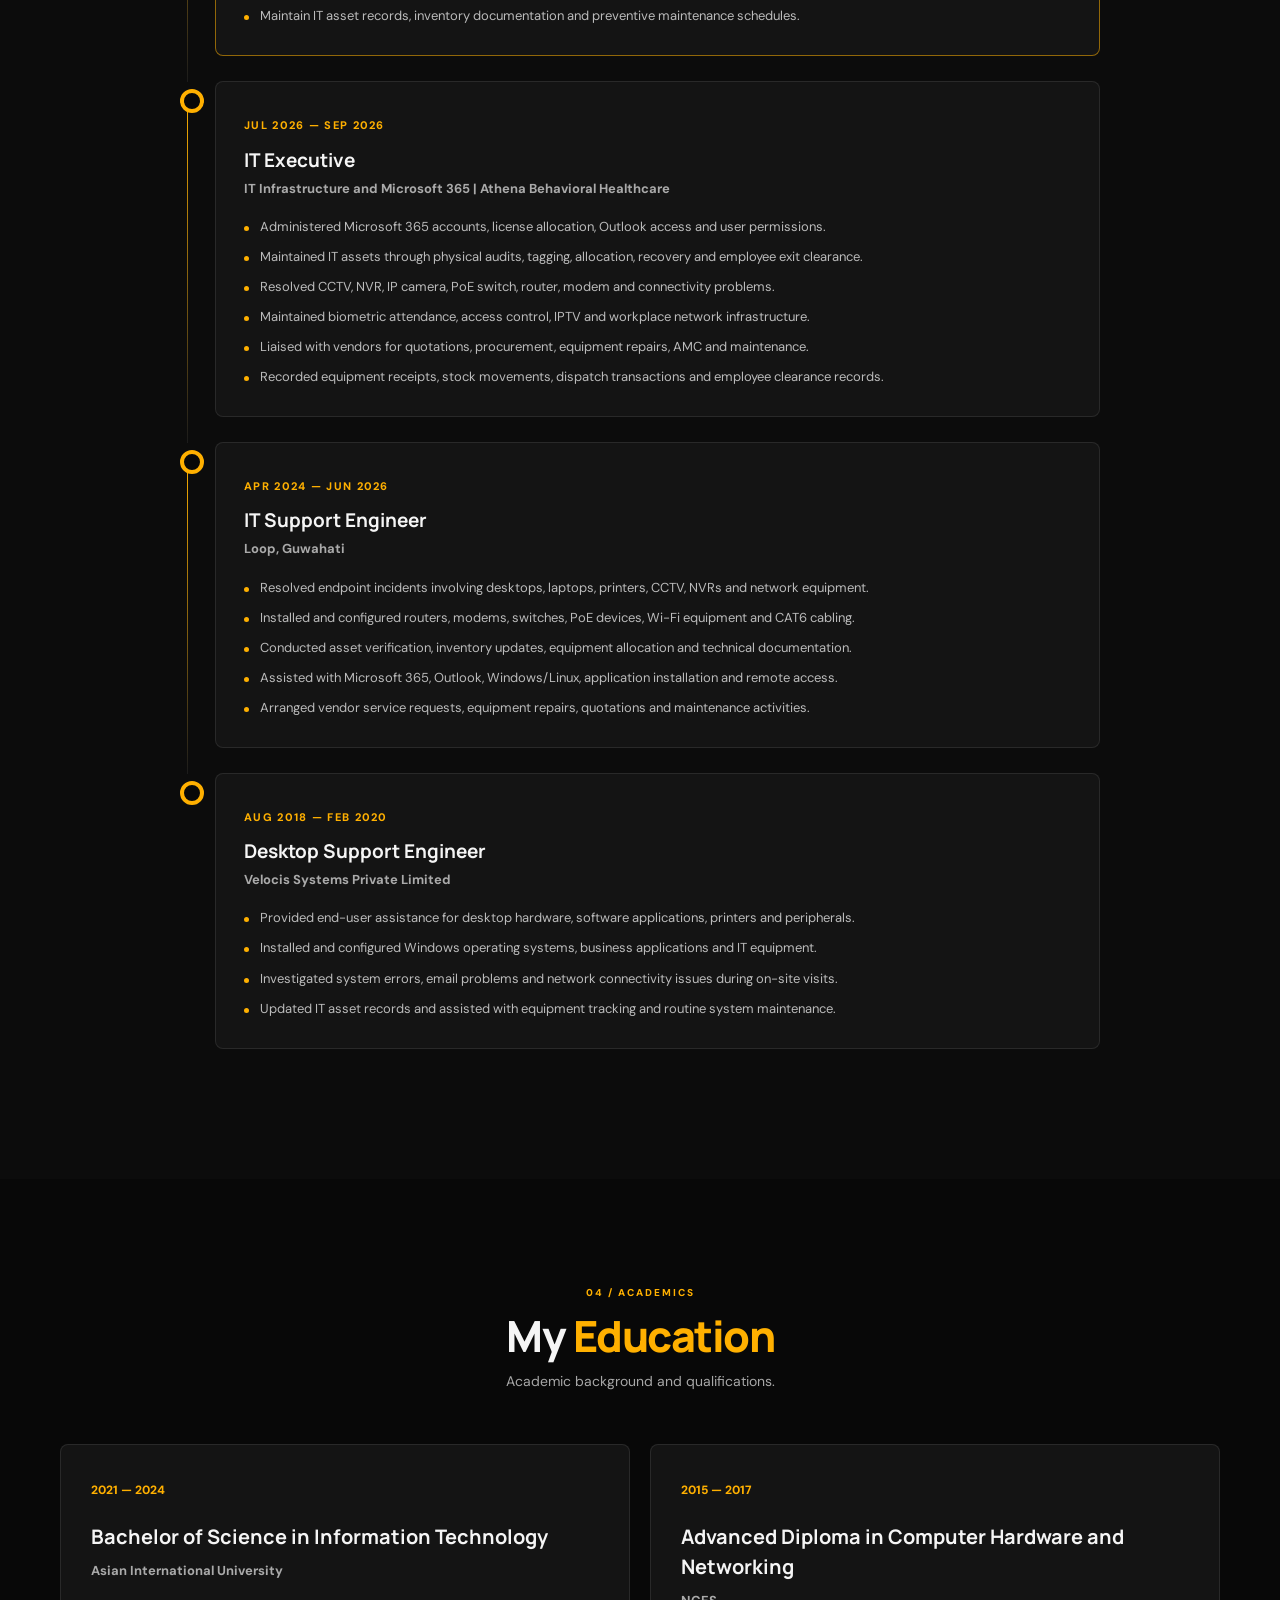
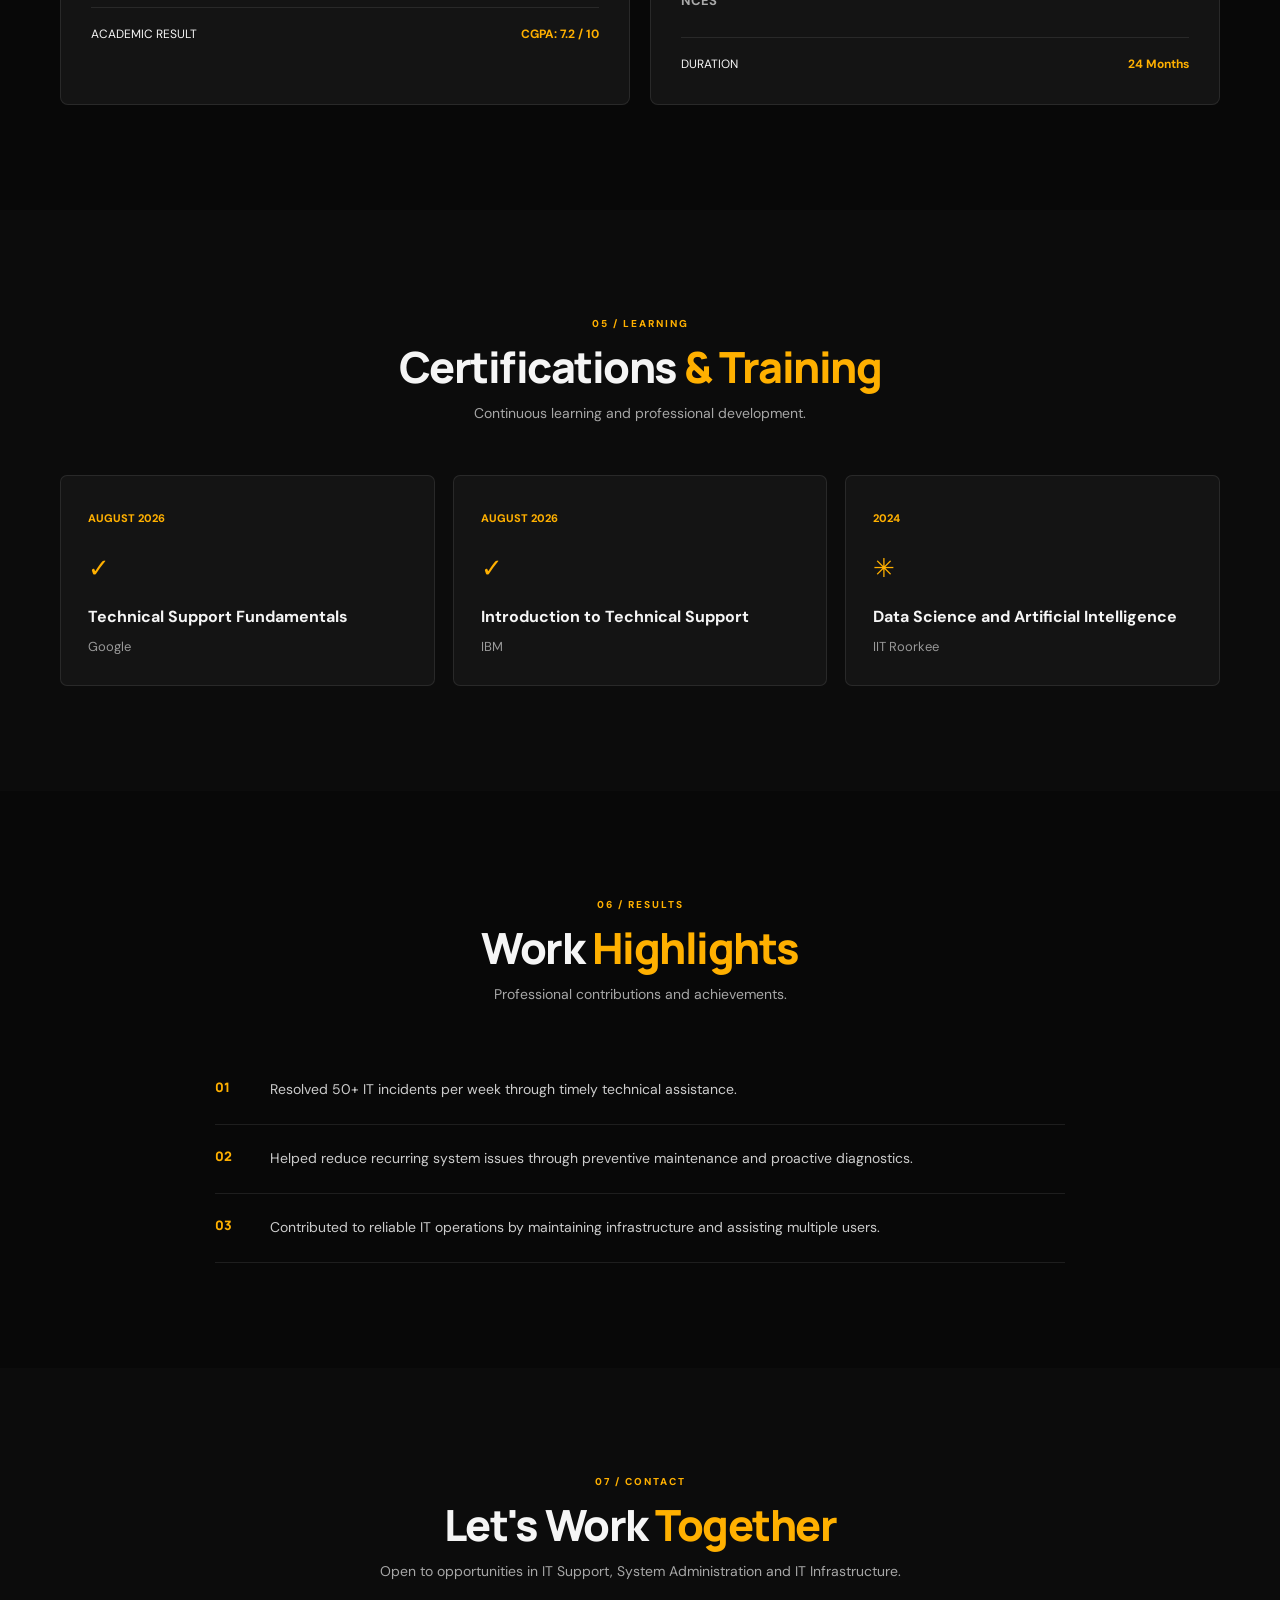
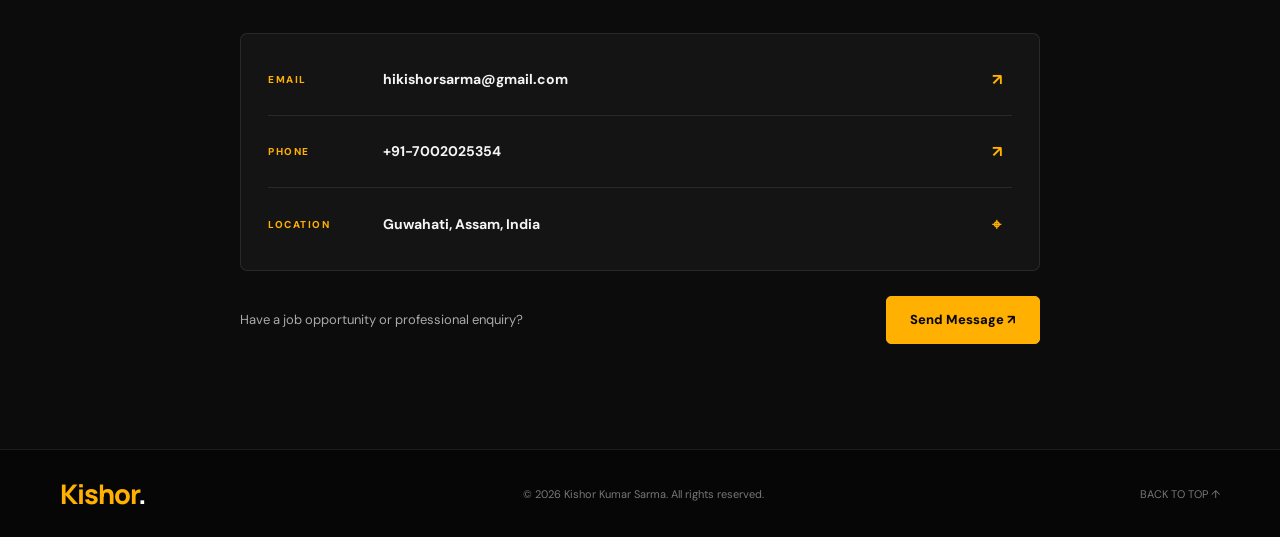
==== commit 878a55a5: "Point portfolio to uploaded profile and CV assets" ====
--- a/index.html
+++ b/index.html
@@ -158,7 +158,7 @@
 <a href="tel:+917002025354"><b>☎</b> +91-7002025354</a>
 <p><b>⌖</b> Guwahati, Assam, India</p>
 </div>
-<div class="buttons"><a href="#contact" class="btn btn-gold">Hire Me ↗</a><a href="Kishor_Kumar_Sarma_CV.pdf" target="_blank" rel="noopener" class="btn btn-outline">Download CV ↓</a></div>
+<div class="buttons"><a href="#contact" class="btn btn-gold">Hire Me ↗</a><a href="assets/Kishor_Kumar_Sarma_CV.pdf" target="_blank" rel="noopener" class="btn btn-outline">Download CV ↓</a></div>
 <div class="social-links">
 <a href="https://www.linkedin.com/in/kishor-kumar-sarma-927788288" target="_blank" rel="noopener">LinkedIn ↗</a>
 <a href="https://github.com/Kishorkumarsarma" target="_blank" rel="noopener">GitHub ↗</a>
@@ -166,7 +166,7 @@
 </div>
 </div>
 <div class="hero-photo"><div class="photo-ring"></div><div class="photo-ring second"></div>
-<div class="photo-frame"><img src="profile.png" alt="Kishor Kumar Sarma"><div class="photo-label"><span>●</span> IT Operations & Support</div></div>
+<div class="photo-frame"><img src="assets/profile.jpg" alt="Kishor Kumar Sarma"><div class="photo-label"><span>●</span> IT Operations & Support</div></div>
 </div>
 </div></section>
 <section class="content-section dark-section" id="about"><div class="container">
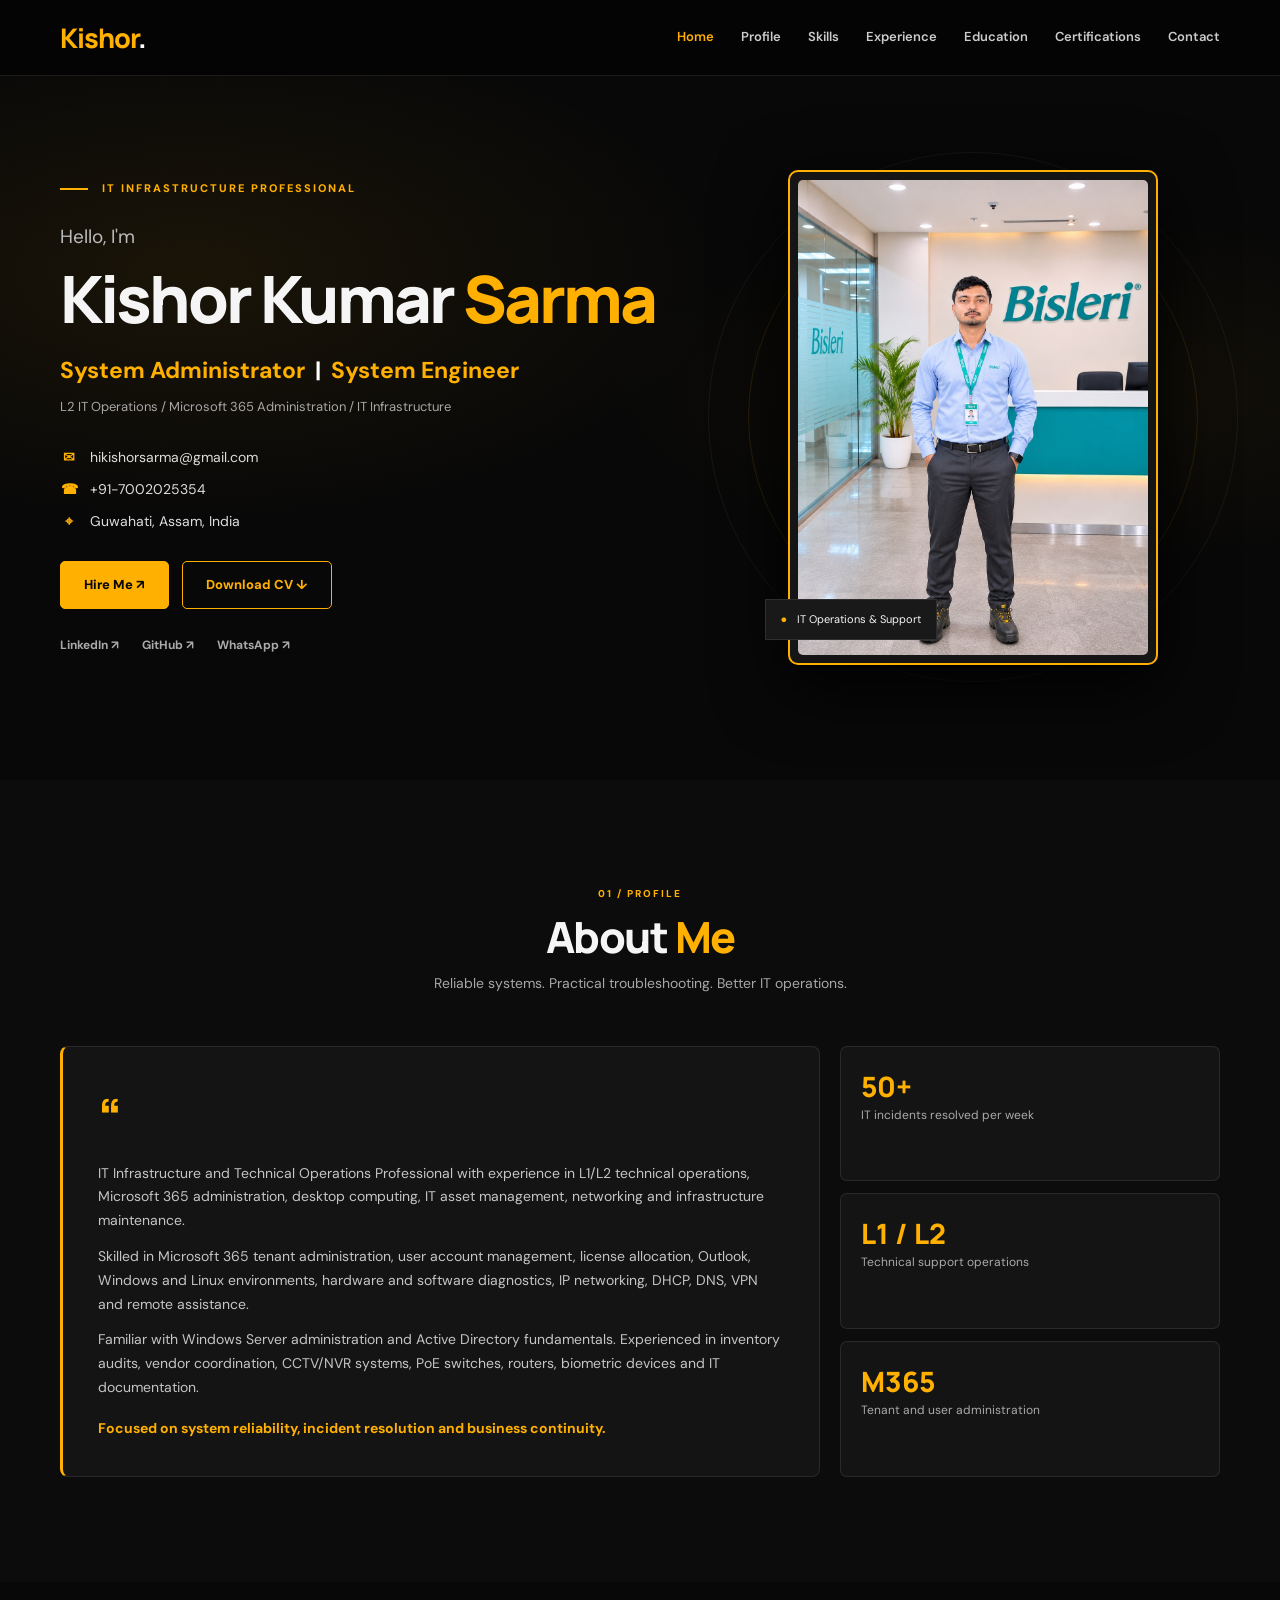
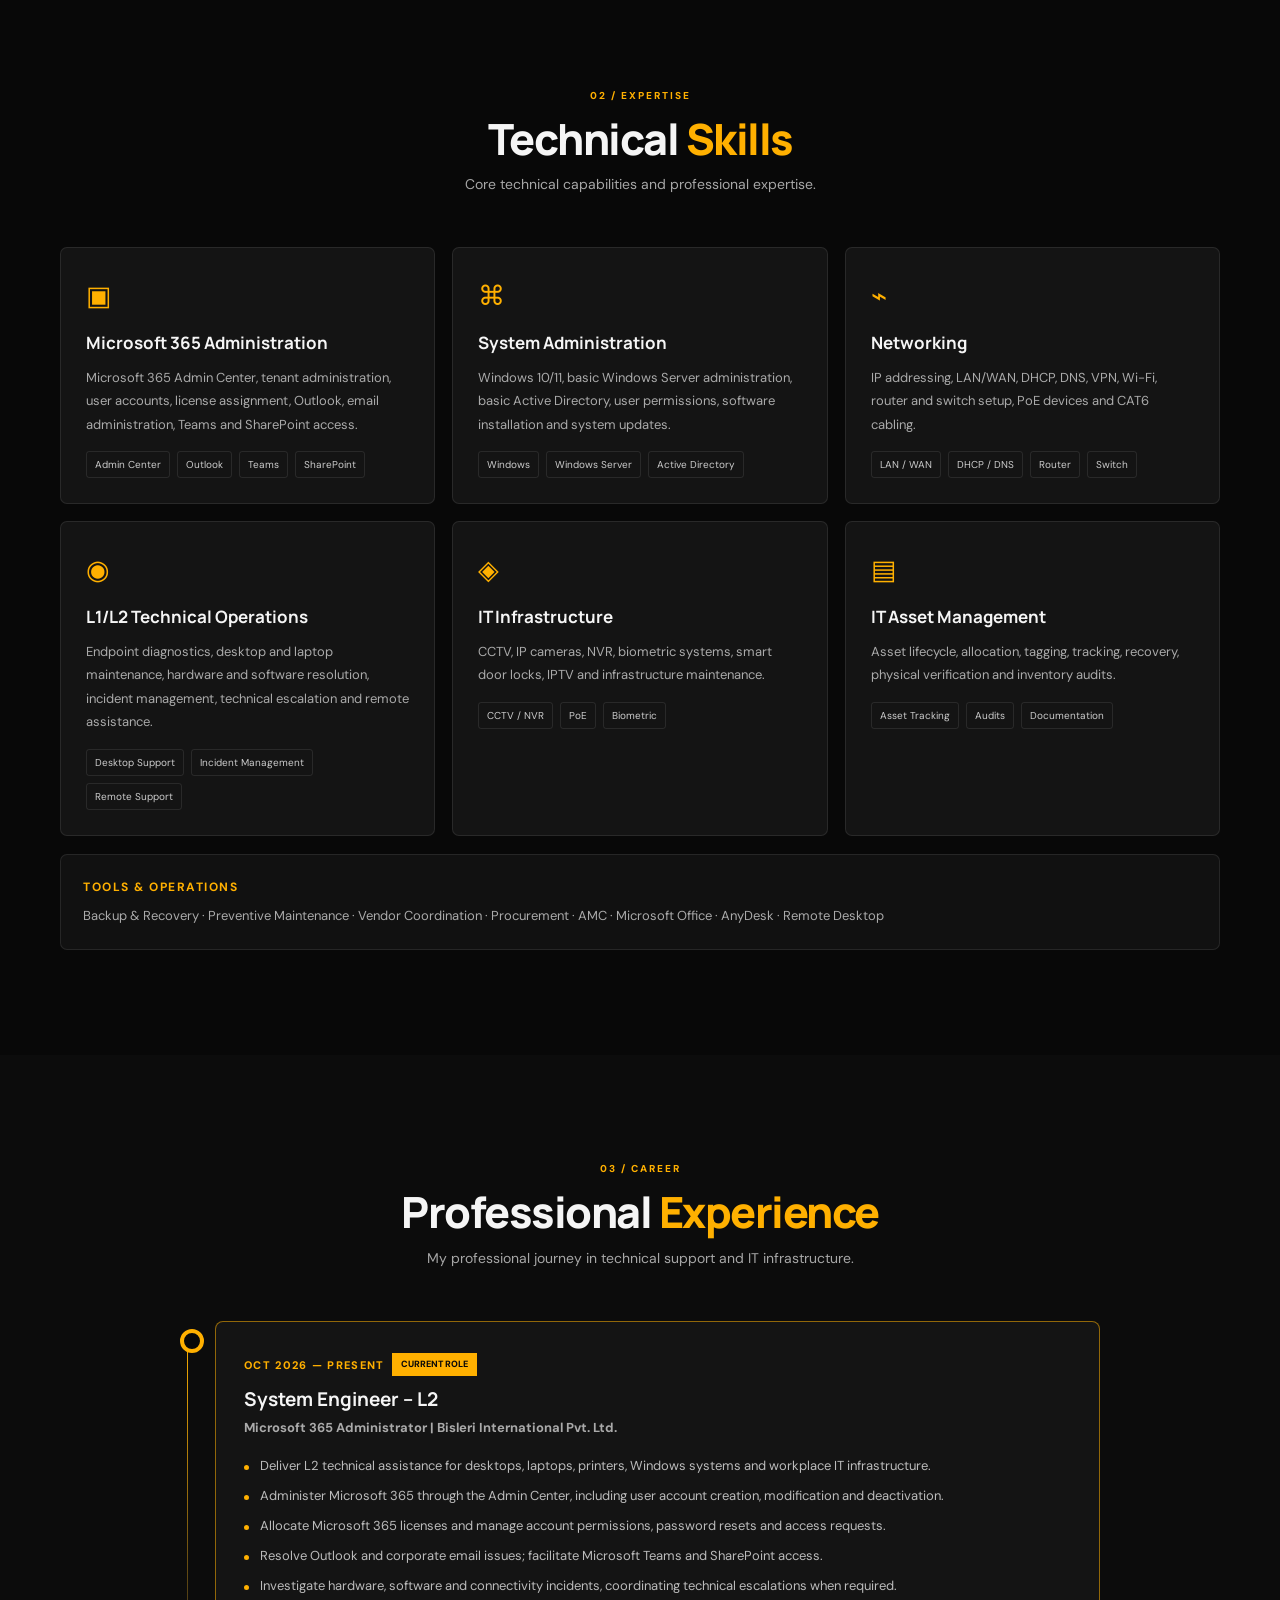
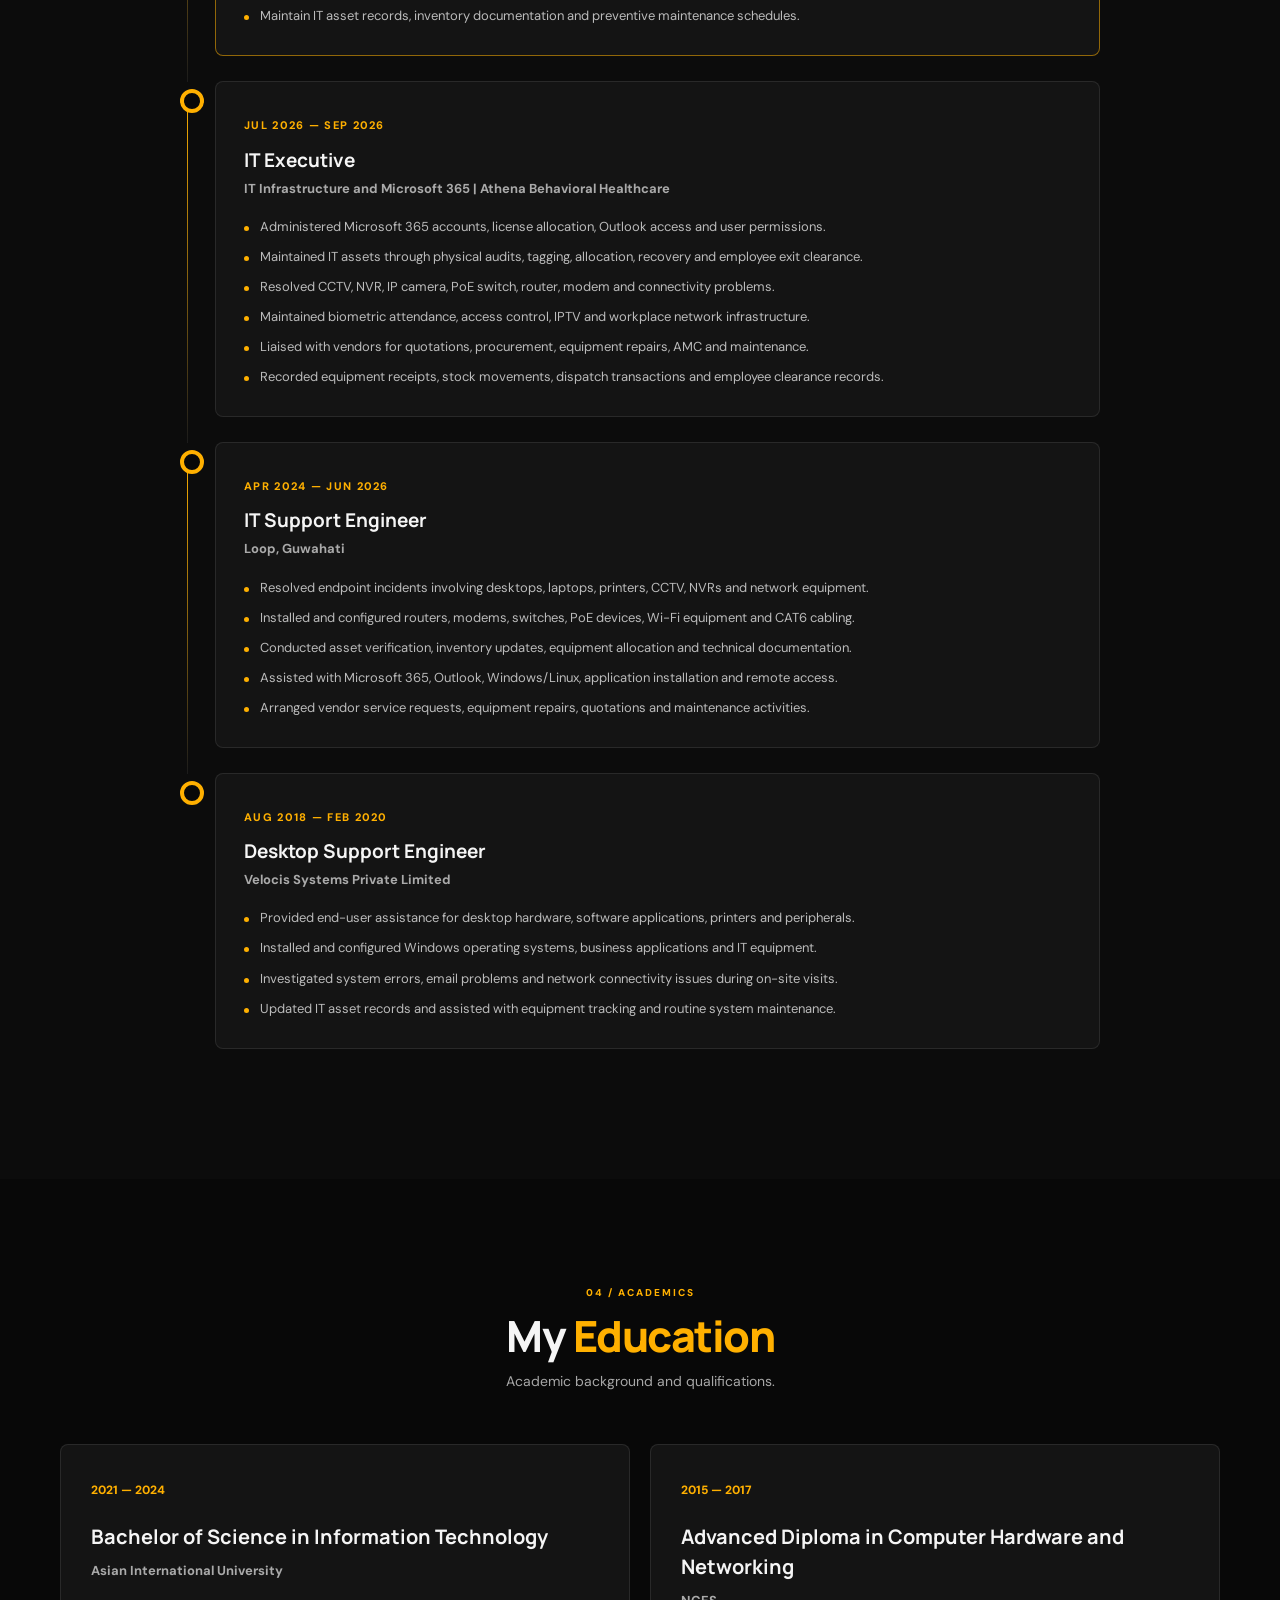
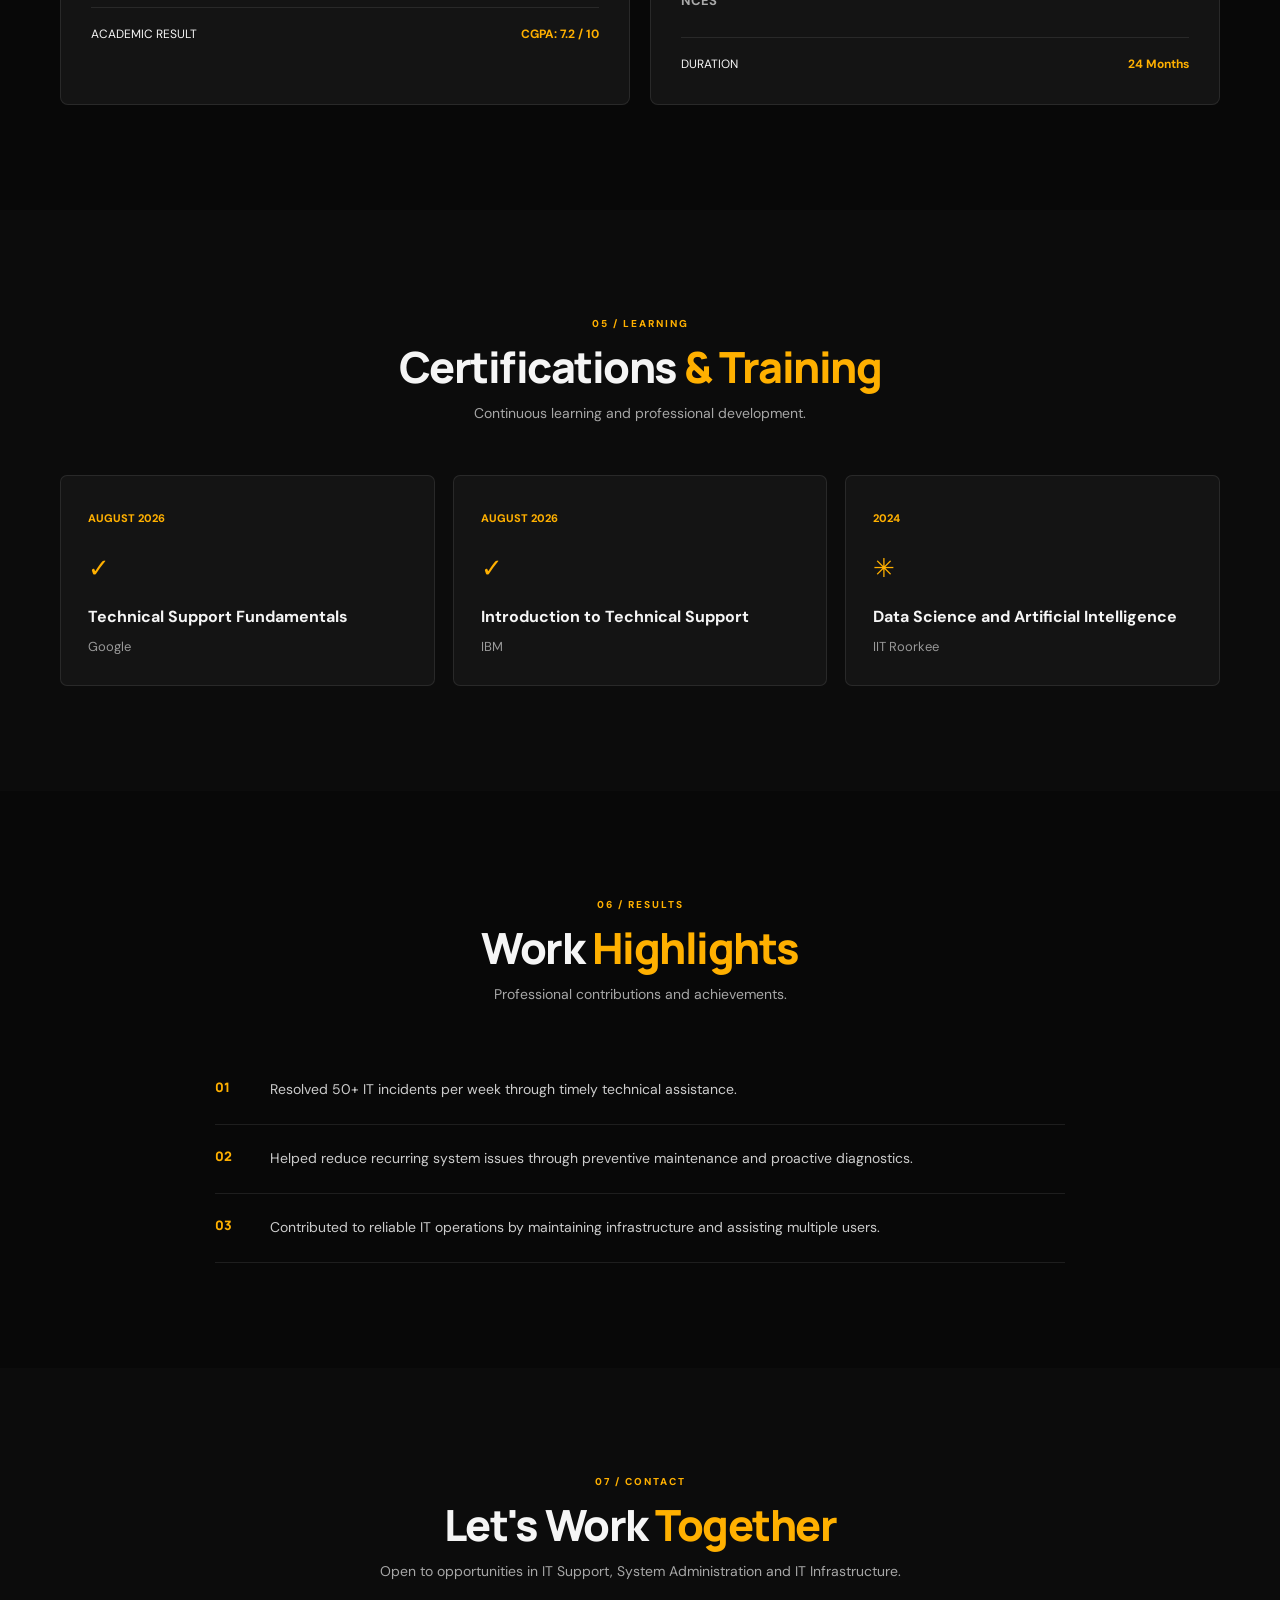
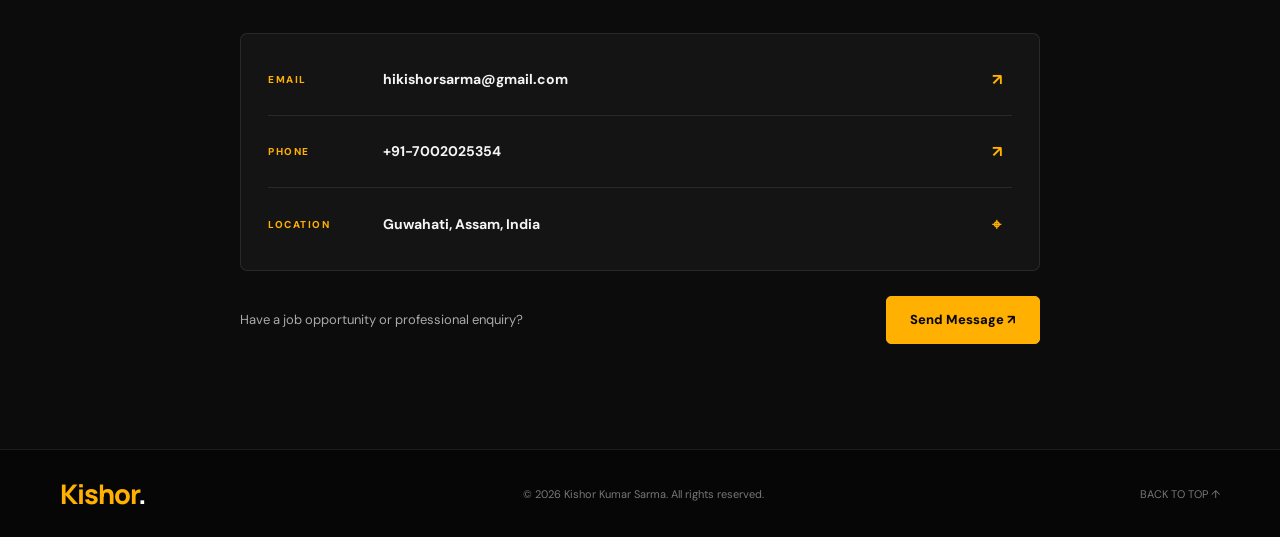
==== commit 9b05bd02: "Update job title in experience section" ====
--- a/index.html
+++ b/index.html
@@ -194,7 +194,7 @@
 <section class="content-section dark-section" id="experience"><div class="container">
 <div class="section-heading"><p class="number">03 / CAREER</p><h2>Professional <em>Experience</em></h2><p>My professional journey in technical support and IT infrastructure.</p></div>
 <div class="timeline">
-<article class="job"><div class="job-card current"><span class="job-date">OCT 2026 — PRESENT</span><span class="current-badge">CURRENT ROLE</span><h3>IT Support Engineer – L2</h3><h4>Microsoft 365 Administrator | Bisleri International Pvt. Ltd.</h4><ul>
+<article class="job"><div class="job-card current"><span class="job-date">OCT 2026 — PRESENT</span><span class="current-badge">CURRENT ROLE</span><h3>System Engineer – L2</h3><h4>Microsoft 365 Administrator | Bisleri International Pvt. Ltd.</h4><ul>
 <li>Deliver L2 technical assistance for desktops, laptops, printers, Windows systems and workplace IT infrastructure.</li>
 <li>Administer Microsoft 365 through the Admin Center, including user account creation, modification and deactivation.</li>
 <li>Allocate Microsoft 365 licenses and manage account permissions, password resets and access requests.</li>
@@ -260,4 +260,4 @@
 if("IntersectionObserver" in window){const observer=new IntersectionObserver(entries=>entries.forEach(entry=>{if(entry.isIntersecting){document.querySelectorAll(".nav-links a").forEach(link=>link.classList.toggle("active",link.getAttribute("href")==="#"+entry.target.id));}}),{rootMargin:"-30% 0px -60% 0px"});document.querySelectorAll("main section[id]").forEach(section=>observer.observe(section));}
 </script>
 </body>
-</html>+</html>
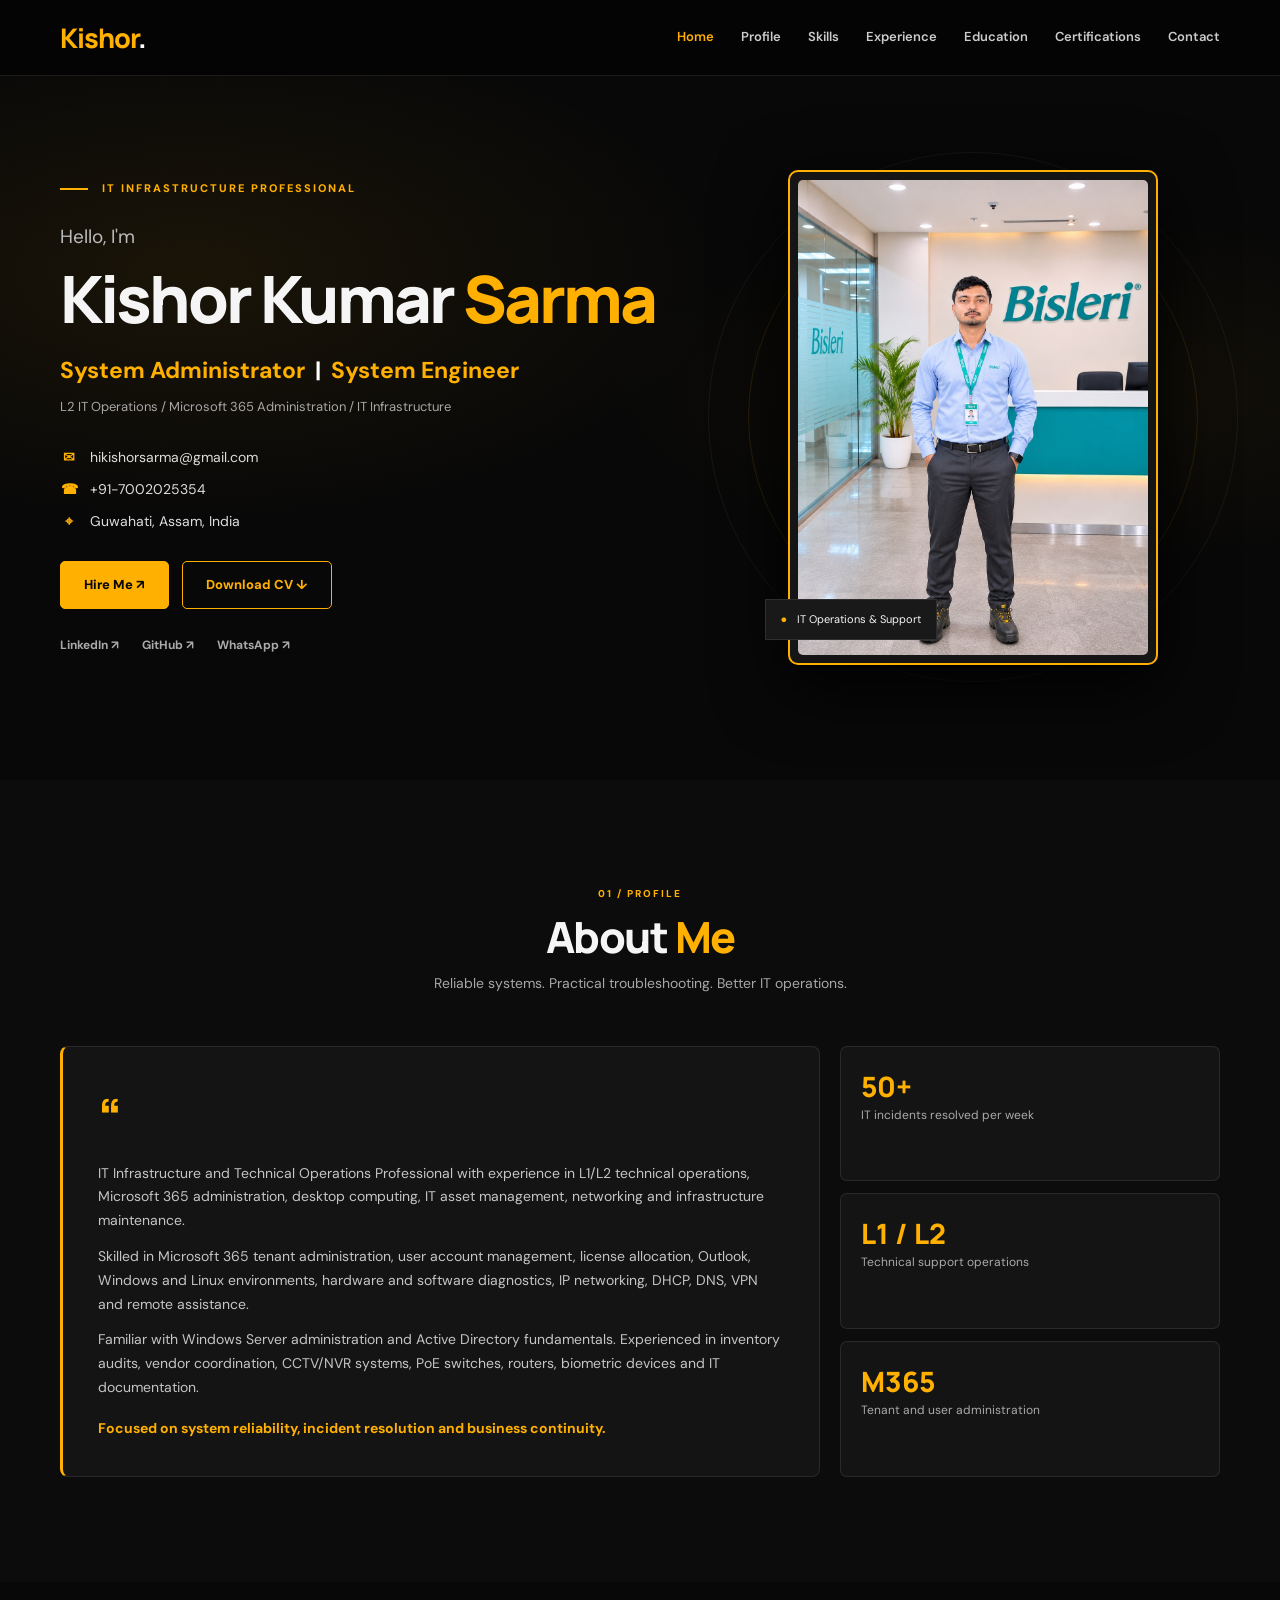
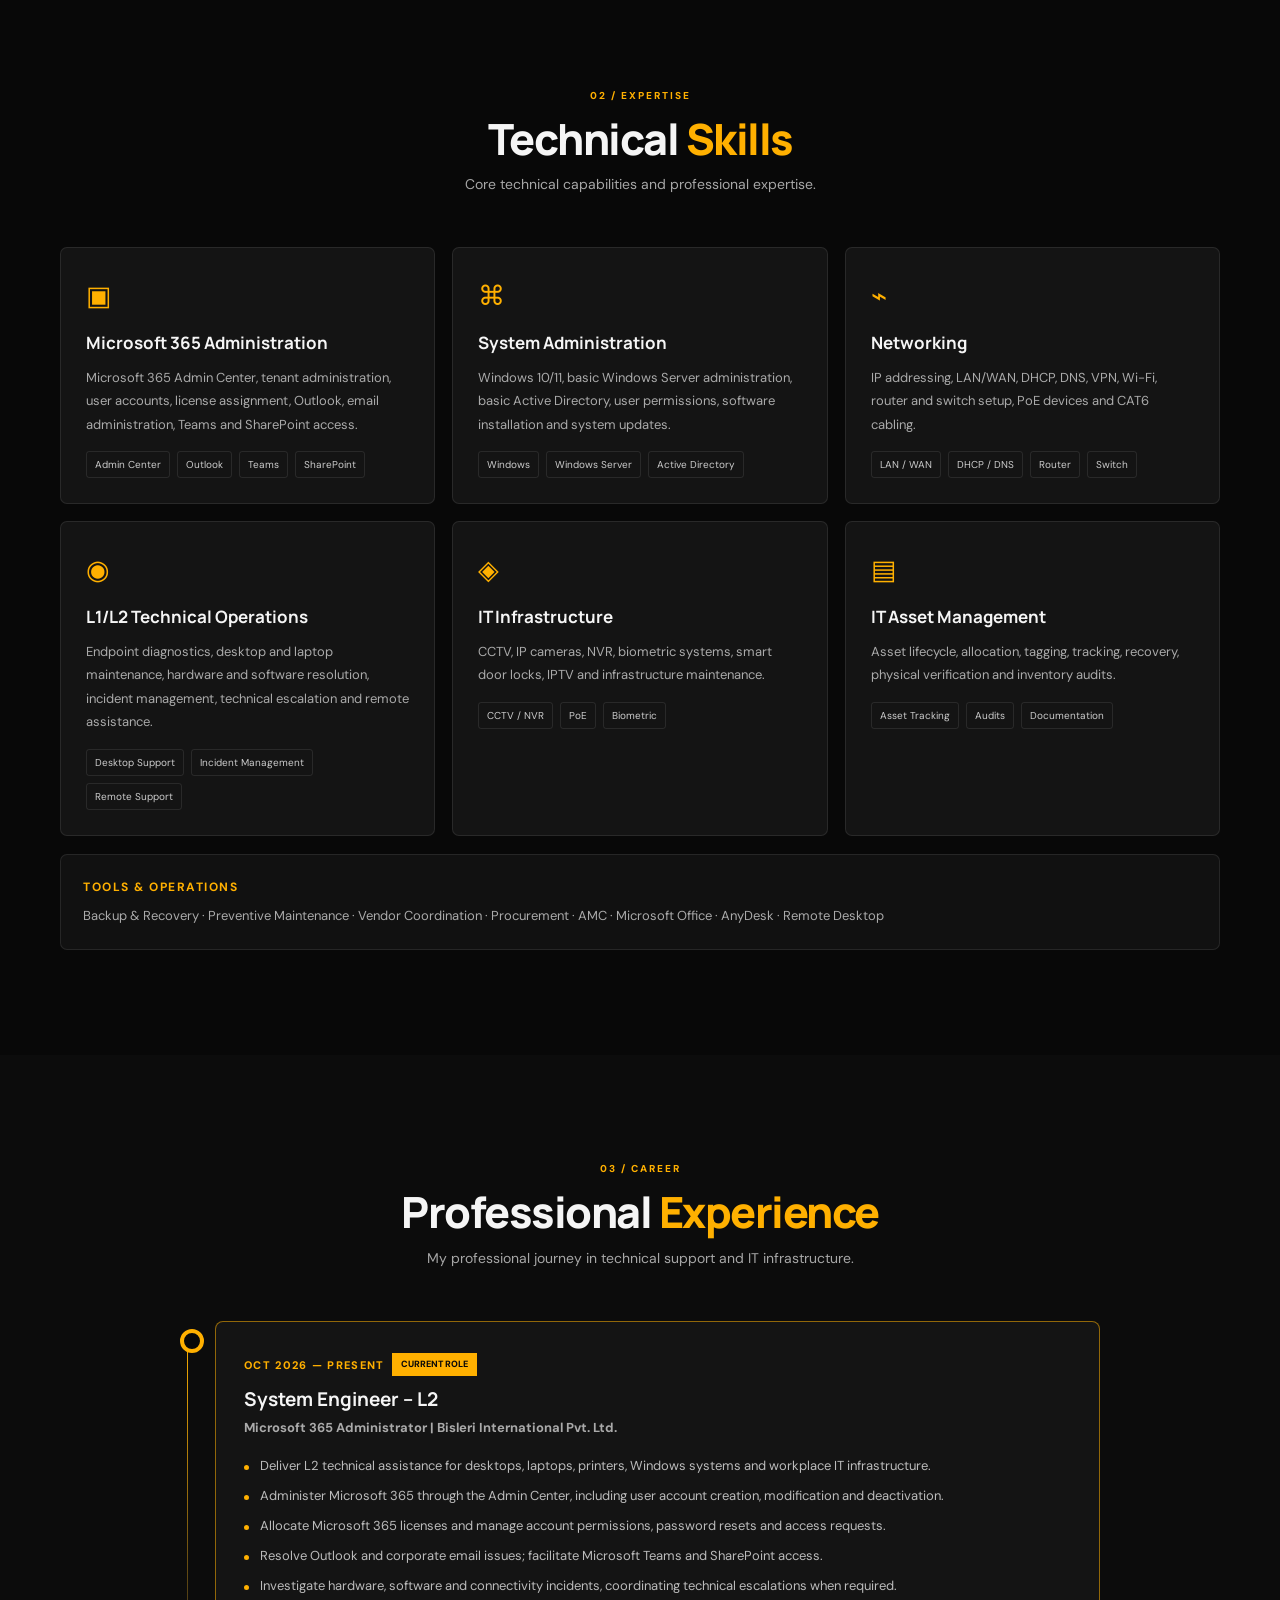
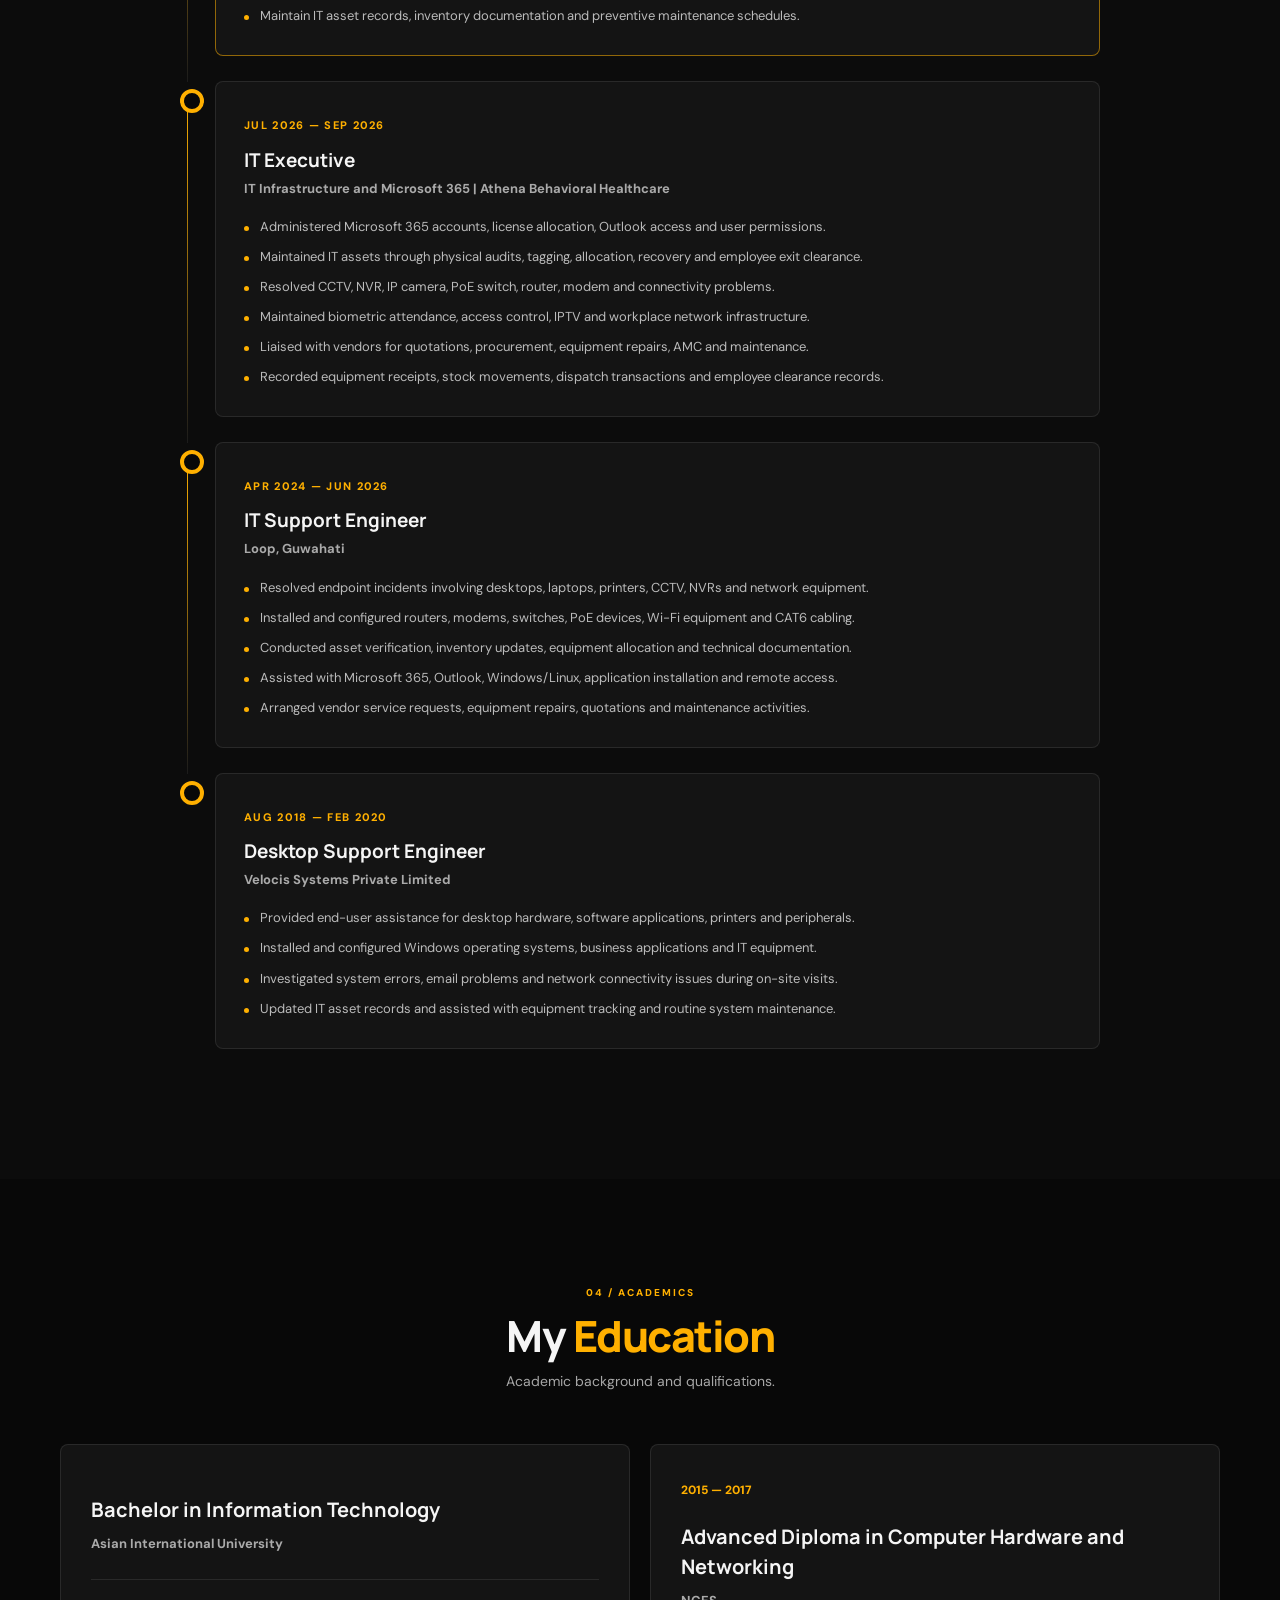
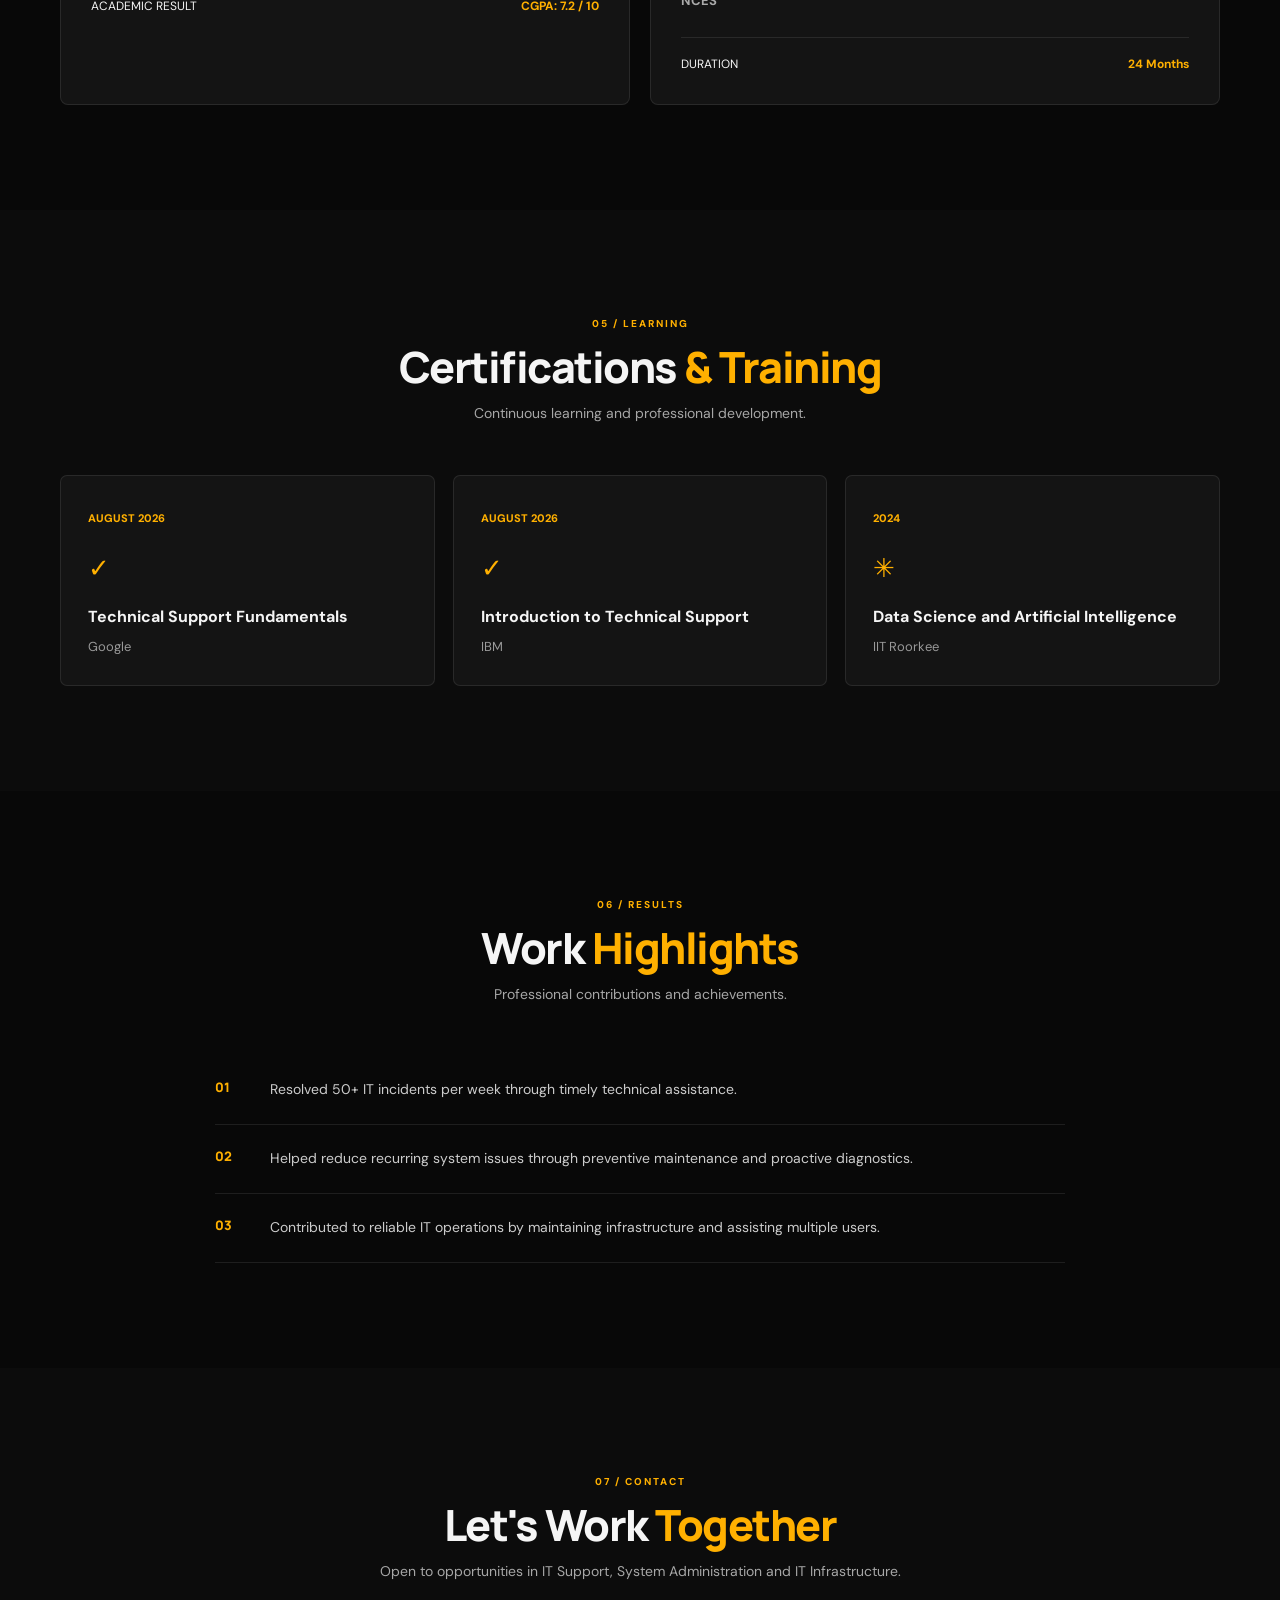
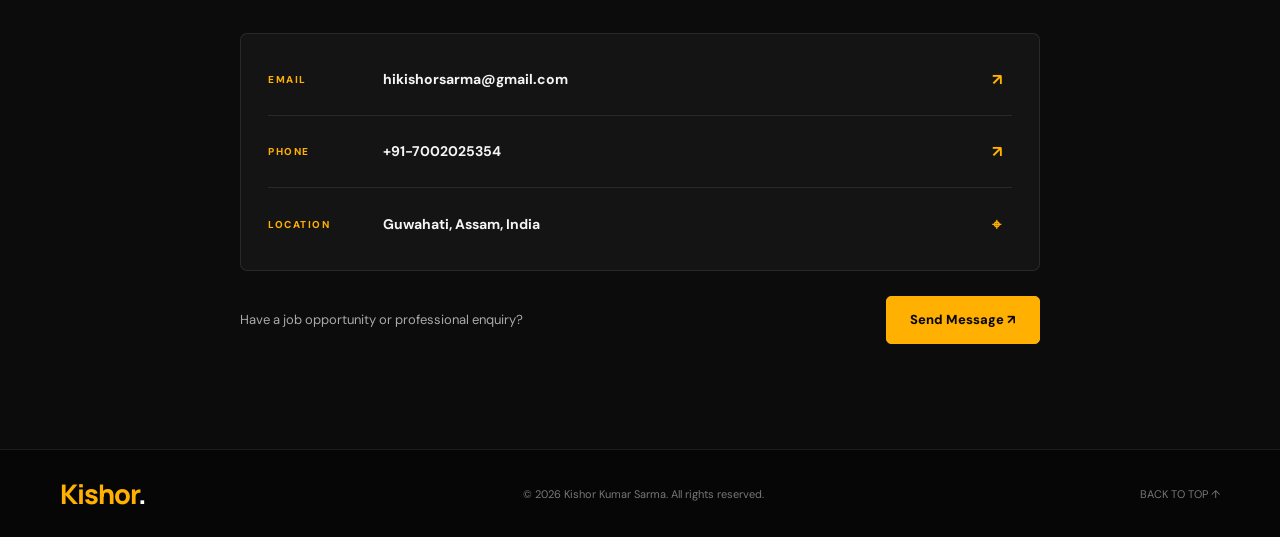
==== commit 1dfcefab: "Update index.html" ====
--- a/index.html
+++ b/index.html
@@ -223,7 +223,7 @@
 <section class="content-section" id="education"><div class="container">
 <div class="section-heading"><p class="number">04 / ACADEMICS</p><h2>My <em>Education</em></h2><p>Academic background and qualifications.</p></div>
 <div class="education-grid">
-<article class="education-card"><span class="year">2021 — 2024</span><h3>Bachelor of Science in Information Technology</h3><h4>Asian International University</h4><div class="result"><span>ACADEMIC RESULT</span><b>CGPA: 7.2 / 10</b></div></article>
+<article class="education-card"><span class="year"></span><h3>Bachelor in Information Technology</h3><h4>Asian International University</h4><div class="result"><span>ACADEMIC RESULT</span><b>CGPA: 7.2 / 10</b></div></article>
 <article class="education-card"><span class="year">2015 — 2017</span><h3>Advanced Diploma in Computer Hardware and Networking</h3><h4>NCES</h4><div class="result"><span>DURATION</span><b>24 Months</b></div></article>
 </div></div></section>
 <section class="content-section dark-section" id="certifications"><div class="container">
